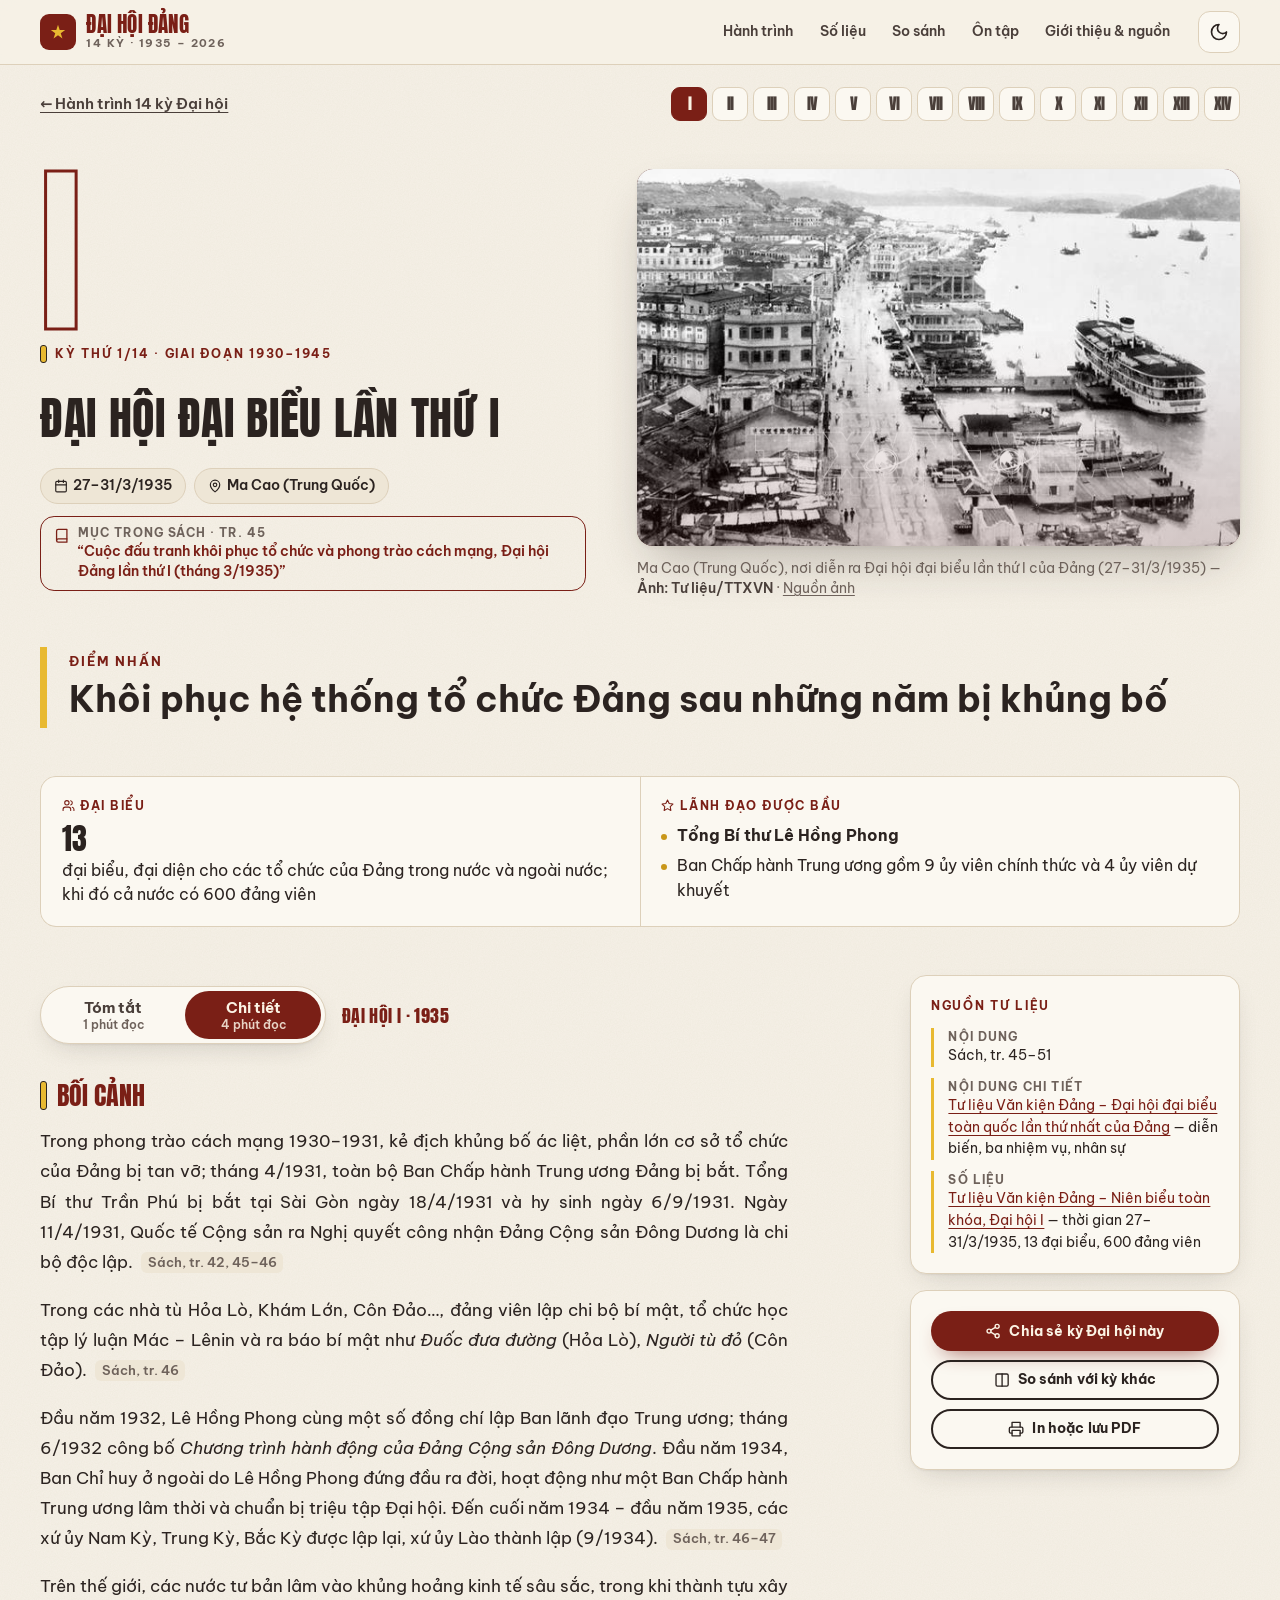
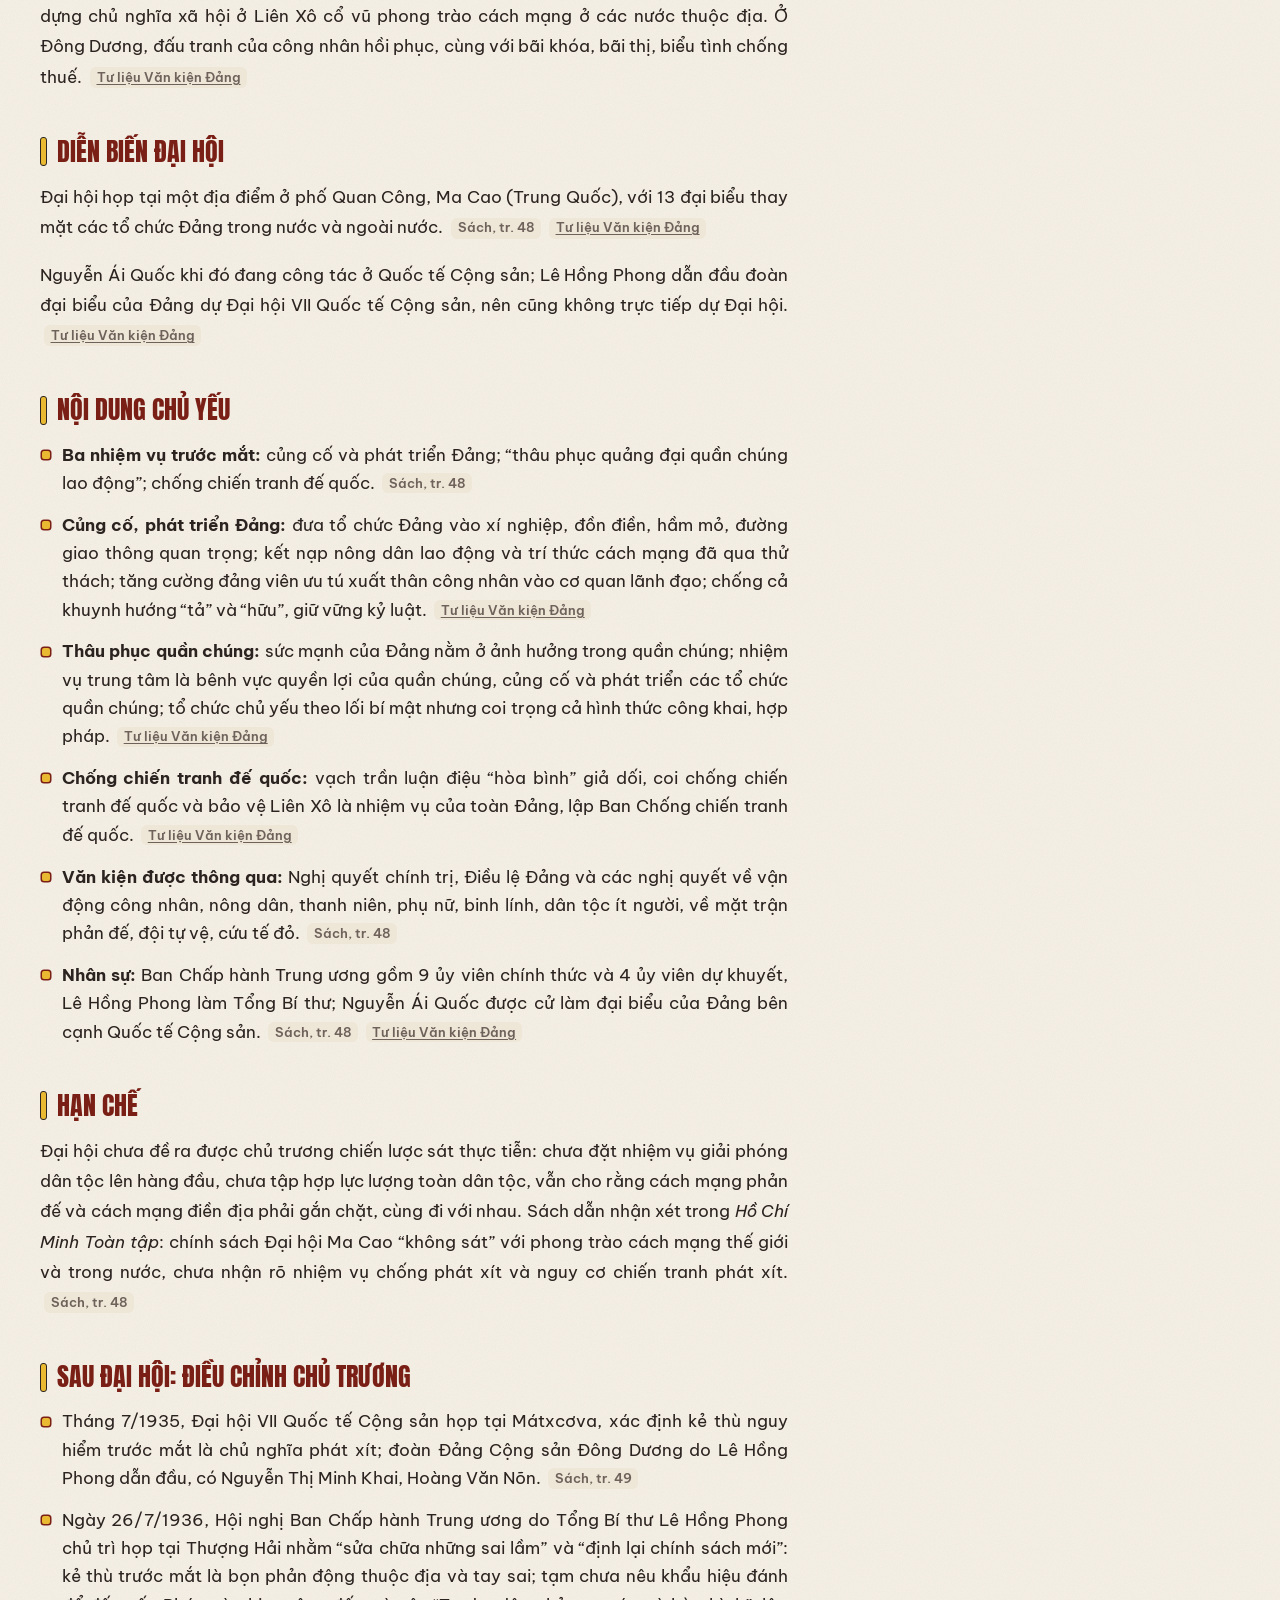
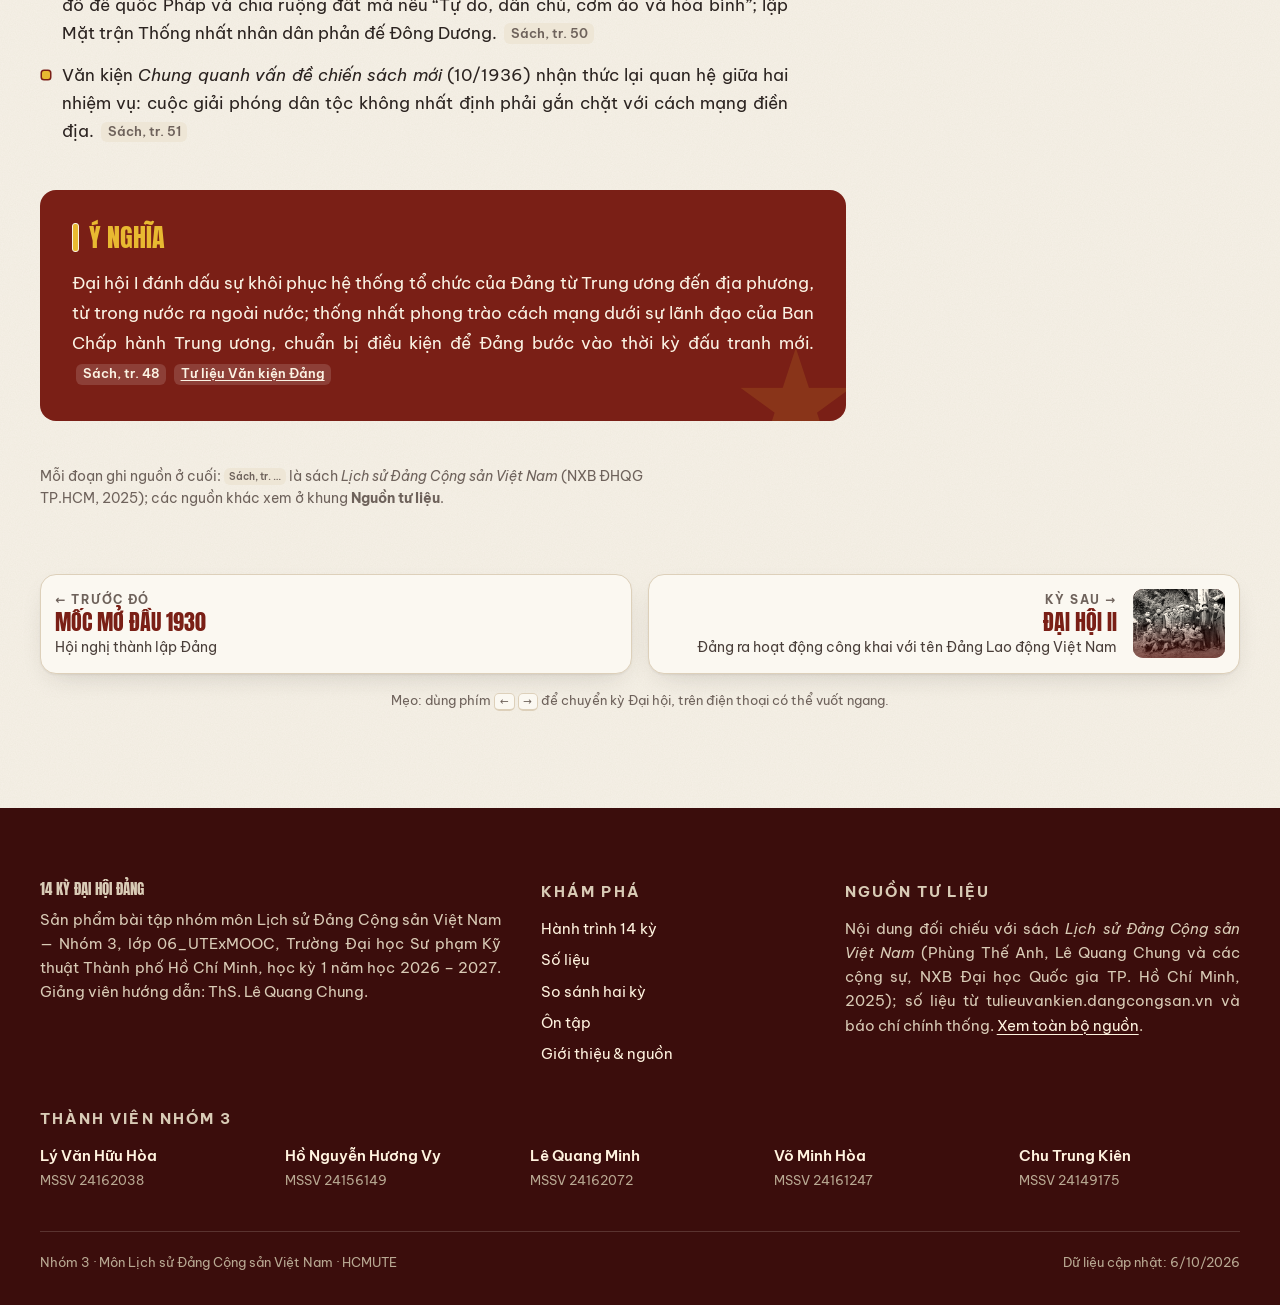
==== dai-hoi.html @ 62e1b99b "Up file san pham web LSD" ====
<!doctype html>
<html lang="vi">
<head>
  <meta charset="utf-8">
  <meta name="viewport" content="width=device-width, initial-scale=1">
  <title>Đại hội Đảng — 14 kỳ Đại hội Đảng Cộng sản Việt Nam</title>
  <meta name="description" content="Bối cảnh, nội dung nổi bật, ý nghĩa, số liệu và nguồn tư liệu của từng kỳ Đại hội đại biểu toàn quốc Đảng Cộng sản Việt Nam.">
  <meta name="theme-color" content="#7A1F16">
  <!-- og:start -->
  <meta property="og:type" content="website">
  <meta property="og:site_name" content="14 kỳ Đại hội Đảng Cộng sản Việt Nam">
  <meta property="og:locale" content="vi_VN">
  <meta property="og:title" content="Đại hội Đảng — 14 kỳ Đại hội Đảng Cộng sản Việt Nam">
  <meta property="og:description" content="Bối cảnh, nội dung nổi bật, ý nghĩa, số liệu và nguồn tư liệu của từng kỳ Đại hội đại biểu toàn quốc Đảng Cộng sản Việt Nam.">
  <meta property="og:image" content="assets/og.jpg">
  <meta property="og:image:width" content="1200">
  <meta property="og:image:height" content="630">
  <meta property="og:image:alt" content="14 kỳ Đại hội Đảng Cộng sản Việt Nam, 1935 – 2026">
  <meta name="twitter:card" content="summary_large_image">
  <!-- og:end -->
  <link rel="icon" href="assets/favicon.svg" type="image/svg+xml">
  <link rel="stylesheet" href="assets/css/fonts.css?v=8db3c902">
  <link rel="stylesheet" href="assets/css/style.css?v=9d12f272">
  <script>(function(){var d=document.documentElement;d.classList.add('js');try{var t=localStorage.getItem('dhd-theme');if(!t&&window.matchMedia&&matchMedia('(prefers-color-scheme: dark)').matches)t='dark';if(t)d.setAttribute('data-theme',t)}catch(e){}})();</script>
  <script src="assets/js/data.js?v=e3bf290a" defer></script>
  <script src="assets/js/app.js?v=855b6eec" defer></script>
  <script src="assets/js/detail.js?v=a5f7674d" defer></script>
</head>
<body>
  <a class="skip-link" href="#main">Bỏ qua, đến nội dung chính</a>

  <header class="site-header">
    <div class="container site-header__inner">
      <a class="brand" href="index.html" aria-label="Trang chủ — 14 kỳ Đại hội Đảng">
        <span class="brand__mark" aria-hidden="true"><svg viewBox="0 0 64 64"><path d="M32 11 36.94 26.2h15.98L39.99 35.6l4.94 15.2L32 41.4l-12.93 9.4 4.94-15.2-12.93-9.4h15.98z"/></svg></span>
        <span class="brand__text">Đại hội Đảng<span class="brand__sub">14 KỲ · 1935 – 2026</span></span>
      </a>
      <nav class="nav" id="site-nav" aria-label="Điều hướng chính">
        <a href="index.html#hanh-trinh">Hành trình</a>
        <a href="index.html#so-lieu">Số liệu</a>
        <a href="so-sanh.html">So sánh</a>
        <a href="on-tap.html">Ôn tập</a>
        <a href="gioi-thieu.html">Giới thiệu &amp; nguồn</a>
      </nav>
      <div class="header-actions">
        <button class="icon-btn" id="theme-toggle" type="button" aria-label="Chuyển sang chế độ tối" aria-pressed="false">
          <svg class="theme-light-icon" viewBox="0 0 24 24" fill="none" stroke="currentColor" stroke-width="2" stroke-linecap="round" stroke-linejoin="round" aria-hidden="true"><path d="M12 3a6 6 0 0 0 9 9 9 9 0 1 1-9-9Z"/></svg>
          <svg class="theme-dark-icon" viewBox="0 0 24 24" fill="none" stroke="currentColor" stroke-width="2" stroke-linecap="round" stroke-linejoin="round" aria-hidden="true"><circle cx="12" cy="12" r="4"/><path d="M12 2v2M12 20v2M4.93 4.93l1.41 1.41M17.66 17.66l1.41 1.41M2 12h2M20 12h2M6.34 17.66l-1.41 1.41M19.07 4.93l-1.41 1.41"/></svg>
        </button>
        <button class="icon-btn menu-btn" id="menu-btn" type="button" aria-label="Mở menu" aria-expanded="false" aria-controls="site-nav">
          <svg viewBox="0 0 24 24" fill="none" stroke="currentColor" stroke-width="2" stroke-linecap="round" aria-hidden="true"><path d="M4 6h16M4 12h16M4 18h16"/></svg>
        </button>
      </div>
    </div>
  </header>

  <main id="main">
    <div class="container">
      <div class="crumbs">
        <a href="index.html#hanh-trinh">← Hành trình 14 kỳ Đại hội</a>
        <nav class="dots-nav" id="dots" aria-label="Chọn kỳ Đại hội"></nav>
      </div>
      <article id="detail">
        <noscript><p style="padding:2rem 0">Trang này cần bật JavaScript để hiển thị nội dung.</p></noscript>
      </article>
      <nav class="pager" id="pager" aria-label="Kỳ trước và kỳ sau"></nav>
      <p class="kbd-hint">Mẹo: dùng phím <kbd>←</kbd> <kbd>→</kbd> để chuyển kỳ Đại hội, trên điện thoại có thể vuốt ngang.</p>
    </div>
  </main>

  <footer class="site-footer">
    <div class="container">
      <div class="site-footer__grid">
        <div>
          <p class="site-footer__brand">14 kỳ Đại hội Đảng</p>
          <p>Sản phẩm bài tập nhóm môn Lịch sử Đảng Cộng sản Việt Nam — Nhóm 3, lớp 06_UTExMOOC, Trường Đại học Sư phạm Kỹ thuật Thành phố Hồ Chí Minh, học kỳ 1 năm học 2026 – 2027. Giảng viên hướng dẫn: ThS. Lê Quang Chung.</p>
        </div>
        <div>
          <p class="site-footer__title">Khám phá</p>
          <ul>
            <li><a href="index.html#hanh-trinh">Hành trình 14 kỳ</a></li>
            <li><a href="index.html#so-lieu">Số liệu</a></li>
            <li><a href="so-sanh.html">So sánh hai kỳ</a></li>
            <li><a href="on-tap.html">Ôn tập</a></li>
            <li><a href="gioi-thieu.html">Giới thiệu &amp; nguồn</a></li>
          </ul>
        </div>
        <div>
          <p class="site-footer__title">Nguồn tư liệu</p>
          <p>Nội dung đối chiếu với sách <em>Lịch sử Đảng Cộng sản Việt Nam</em> (Phùng Thế Anh, Lê Quang Chung và các cộng sự, NXB Đại học Quốc gia TP. Hồ Chí Minh, 2025); số liệu từ tulieuvankien.dangcongsan.vn và báo chí chính thống. <a href="gioi-thieu.html#nguon">Xem toàn bộ nguồn</a>.</p>
        </div>
      </div>
      <div class="site-footer__team">
        <p class="site-footer__title">Thành viên Nhóm 3</p>
        <ul>
          <li><b>Lý Văn Hữu Hòa</b><span>MSSV 24162038</span></li>
          <li><b>Hồ Nguyễn Hương Vy</b><span>MSSV 24156149</span></li>
          <li><b>Lê Quang Minh</b><span>MSSV 24162072</span></li>
          <li><b>Võ Minh Hòa</b><span>MSSV 24161247</span></li>
          <li><b>Chu Trung Kiên</b><span>MSSV 24149175</span></li>
        </ul>
      </div>
      <div class="site-footer__bottom">
        <span>Nhóm 3 · Môn Lịch sử Đảng Cộng sản Việt Nam · HCMUTE</span>
        <span>Dữ liệu cập nhật: <span data-generated></span></span>
      </div>
    </div>
  </footer>
</body>
</html>
---- assets/css/fonts.css ----
/* Font tự host (SIL Open Font License) — tải từ Google Fonts, chỉ giữ bộ vietnamese, latin-ext, latin */
/* vietnamese */
@font-face {
  font-family: 'Anton';
  font-style: normal;
  font-weight: 400;
  font-display: swap;
  src: url(../fonts/anton-400-vietnamese.woff2) format('woff2');
  unicode-range: U+0102-0103, U+0110-0111, U+0128-0129, U+0168-0169, U+01A0-01A1, U+01AF-01B0, U+0300-0301, U+0303-0304, U+0308-0309, U+0323, U+0329, U+1EA0-1EF9, U+20AB;
}
/* latin-ext */
@font-face {
  font-family: 'Anton';
  font-style: normal;
  font-weight: 400;
  font-display: swap;
  src: url(../fonts/anton-400-latin-ext.woff2) format('woff2');
  unicode-range: U+0100-02BA, U+02BD-02C5, U+02C7-02CC, U+02CE-02D7, U+02DD-02FF, U+0304, U+0308, U+0329, U+1D00-1DBF, U+1E00-1E9F, U+1EF2-1EFF, U+2020, U+20A0-20AB, U+20AD-20C0, U+2113, U+2C60-2C7F, U+A720-A7FF;
}
/* latin */
@font-face {
  font-family: 'Anton';
  font-style: normal;
  font-weight: 400;
  font-display: swap;
  src: url(../fonts/anton-400-latin.woff2) format('woff2');
  unicode-range: U+0000-00FF, U+0131, U+0152-0153, U+02BB-02BC, U+02C6, U+02DA, U+02DC, U+0304, U+0308, U+0329, U+2000-206F, U+20AC, U+2122, U+2191, U+2193, U+2212, U+2215, U+FEFF, U+FFFD;
}
/* vietnamese */
@font-face {
  font-family: 'Be Vietnam Pro';
  font-style: italic;
  font-weight: 400;
  font-display: swap;
  src: url(../fonts/be-vietnam-pro-400-italic-vietnamese.woff2) format('woff2');
  unicode-range: U+0102-0103, U+0110-0111, U+0128-0129, U+0168-0169, U+01A0-01A1, U+01AF-01B0, U+0300-0301, U+0303-0304, U+0308-0309, U+0323, U+0329, U+1EA0-1EF9, U+20AB;
}
/* latin-ext */
@font-face {
  font-family: 'Be Vietnam Pro';
  font-style: italic;
  font-weight: 400;
  font-display: swap;
  src: url(../fonts/be-vietnam-pro-400-italic-latin-ext.woff2) format('woff2');
  unicode-range: U+0100-02BA, U+02BD-02C5, U+02C7-02CC, U+02CE-02D7, U+02DD-02FF, U+0304, U+0308, U+0329, U+1D00-1DBF, U+1E00-1E9F, U+1EF2-1EFF, U+2020, U+20A0-20AB, U+20AD-20C0, U+2113, U+2C60-2C7F, U+A720-A7FF;
}
/* latin */
@font-face {
  font-family: 'Be Vietnam Pro';
  font-style: italic;
  font-weight: 400;
  font-display: swap;
  src: url(../fonts/be-vietnam-pro-400-italic-latin.woff2) format('woff2');
  unicode-range: U+0000-00FF, U+0131, U+0152-0153, U+02BB-02BC, U+02C6, U+02DA, U+02DC, U+0304, U+0308, U+0329, U+2000-206F, U+20AC, U+2122, U+2191, U+2193, U+2212, U+2215, U+FEFF, U+FFFD;
}
/* vietnamese */
@font-face {
  font-family: 'Be Vietnam Pro';
  font-style: normal;
  font-weight: 400;
  font-display: swap;
  src: url(../fonts/be-vietnam-pro-400-vietnamese.woff2) format('woff2');
  unicode-range: U+0102-0103, U+0110-0111, U+0128-0129, U+0168-0169, U+01A0-01A1, U+01AF-01B0, U+0300-0301, U+0303-0304, U+0308-0309, U+0323, U+0329, U+1EA0-1EF9, U+20AB;
}
/* latin-ext */
@font-face {
  font-family: 'Be Vietnam Pro';
  font-style: normal;
  font-weight: 400;
  font-display: swap;
  src: url(../fonts/be-vietnam-pro-400-latin-ext.woff2) format('woff2');
  unicode-range: U+0100-02BA, U+02BD-02C5, U+02C7-02CC, U+02CE-02D7, U+02DD-02FF, U+0304, U+0308, U+0329, U+1D00-1DBF, U+1E00-1E9F, U+1EF2-1EFF, U+2020, U+20A0-20AB, U+20AD-20C0, U+2113, U+2C60-2C7F, U+A720-A7FF;
}
/* latin */
@font-face {
  font-family: 'Be Vietnam Pro';
  font-style: normal;
  font-weight: 400;
  font-display: swap;
  src: url(../fonts/be-vietnam-pro-400-latin.woff2) format('woff2');
  unicode-range: U+0000-00FF, U+0131, U+0152-0153, U+02BB-02BC, U+02C6, U+02DA, U+02DC, U+0304, U+0308, U+0329, U+2000-206F, U+20AC, U+2122, U+2191, U+2193, U+2212, U+2215, U+FEFF, U+FFFD;
}
/* vietnamese */
@font-face {
  font-family: 'Be Vietnam Pro';
  font-style: normal;
  font-weight: 500;
  font-display: swap;
  src: url(../fonts/be-vietnam-pro-500-vietnamese.woff2) format('woff2');
  unicode-range: U+0102-0103, U+0110-0111, U+0128-0129, U+0168-0169, U+01A0-01A1, U+01AF-01B0, U+0300-0301, U+0303-0304, U+0308-0309, U+0323, U+0329, U+1EA0-1EF9, U+20AB;
}
/* latin-ext */
@font-face {
  font-family: 'Be Vietnam Pro';
  font-style: normal;
  font-weight: 500;
  font-display: swap;
  src: url(../fonts/be-vietnam-pro-500-latin-ext.woff2) format('woff2');
  unicode-range: U+0100-02BA, U+02BD-02C5, U+02C7-02CC, U+02CE-02D7, U+02DD-02FF, U+0304, U+0308, U+0329, U+1D00-1DBF, U+1E00-1E9F, U+1EF2-1EFF, U+2020, U+20A0-20AB, U+20AD-20C0, U+2113, U+2C60-2C7F, U+A720-A7FF;
}
/* latin */
@font-face {
  font-family: 'Be Vietnam Pro';
  font-style: normal;
  font-weight: 500;
  font-display: swap;
  src: url(../fonts/be-vietnam-pro-500-latin.woff2) format('woff2');
  unicode-range: U+0000-00FF, U+0131, U+0152-0153, U+02BB-02BC, U+02C6, U+02DA, U+02DC, U+0304, U+0308, U+0329, U+2000-206F, U+20AC, U+2122, U+2191, U+2193, U+2212, U+2215, U+FEFF, U+FFFD;
}
/* vietnamese */
@font-face {
  font-family: 'Be Vietnam Pro';
  font-style: normal;
  font-weight: 600;
  font-display: swap;
  src: url(../fonts/be-vietnam-pro-600-vietnamese.woff2) format('woff2');
  unicode-range: U+0102-0103, U+0110-0111, U+0128-0129, U+0168-0169, U+01A0-01A1, U+01AF-01B0, U+0300-0301, U+0303-0304, U+0308-0309, U+0323, U+0329, U+1EA0-1EF9, U+20AB;
}
/* latin-ext */
@font-face {
  font-family: 'Be Vietnam Pro';
  font-style: normal;
  font-weight: 600;
  font-display: swap;
  src: url(../fonts/be-vietnam-pro-600-latin-ext.woff2) format('woff2');
  unicode-range: U+0100-02BA, U+02BD-02C5, U+02C7-02CC, U+02CE-02D7, U+02DD-02FF, U+0304, U+0308, U+0329, U+1D00-1DBF, U+1E00-1E9F, U+1EF2-1EFF, U+2020, U+20A0-20AB, U+20AD-20C0, U+2113, U+2C60-2C7F, U+A720-A7FF;
}
/* latin */
@font-face {
  font-family: 'Be Vietnam Pro';
  font-style: normal;
  font-weight: 600;
  font-display: swap;
  src: url(../fonts/be-vietnam-pro-600-latin.woff2) format('woff2');
  unicode-range: U+0000-00FF, U+0131, U+0152-0153, U+02BB-02BC, U+02C6, U+02DA, U+02DC, U+0304, U+0308, U+0329, U+2000-206F, U+20AC, U+2122, U+2191, U+2193, U+2212, U+2215, U+FEFF, U+FFFD;
}
/* vietnamese */
@font-face {
  font-family: 'Be Vietnam Pro';
  font-style: normal;
  font-weight: 700;
  font-display: swap;
  src: url(../fonts/be-vietnam-pro-700-vietnamese.woff2) format('woff2');
  unicode-range: U+0102-0103, U+0110-0111, U+0128-0129, U+0168-0169, U+01A0-01A1, U+01AF-01B0, U+0300-0301, U+0303-0304, U+0308-0309, U+0323, U+0329, U+1EA0-1EF9, U+20AB;
}
/* latin-ext */
@font-face {
  font-family: 'Be Vietnam Pro';
  font-style: normal;
  font-weight: 700;
  font-display: swap;
  src: url(../fonts/be-vietnam-pro-700-latin-ext.woff2) format('woff2');
  unicode-range: U+0100-02BA, U+02BD-02C5, U+02C7-02CC, U+02CE-02D7, U+02DD-02FF, U+0304, U+0308, U+0329, U+1D00-1DBF, U+1E00-1E9F, U+1EF2-1EFF, U+2020, U+20A0-20AB, U+20AD-20C0, U+2113, U+2C60-2C7F, U+A720-A7FF;
}
/* latin */
@font-face {
  font-family: 'Be Vietnam Pro';
  font-style: normal;
  font-weight: 700;
  font-display: swap;
  src: url(../fonts/be-vietnam-pro-700-latin.woff2) format('woff2');
  unicode-range: U+0000-00FF, U+0131, U+0152-0153, U+02BB-02BC, U+02C6, U+02DA, U+02DC, U+0304, U+0308, U+0329, U+2000-206F, U+20AC, U+2122, U+2191, U+2193, U+2212, U+2215, U+FEFF, U+FFFD;
}
/* vietnamese */
@font-face {
  font-family: 'Be Vietnam Pro';
  font-style: normal;
  font-weight: 800;
  font-display: swap;
  src: url(../fonts/be-vietnam-pro-800-vietnamese.woff2) format('woff2');
  unicode-range: U+0102-0103, U+0110-0111, U+0128-0129, U+0168-0169, U+01A0-01A1, U+01AF-01B0, U+0300-0301, U+0303-0304, U+0308-0309, U+0323, U+0329, U+1EA0-1EF9, U+20AB;
}
/* latin-ext */
@font-face {
  font-family: 'Be Vietnam Pro';
  font-style: normal;
  font-weight: 800;
  font-display: swap;
  src: url(../fonts/be-vietnam-pro-800-latin-ext.woff2) format('woff2');
  unicode-range: U+0100-02BA, U+02BD-02C5, U+02C7-02CC, U+02CE-02D7, U+02DD-02FF, U+0304, U+0308, U+0329, U+1D00-1DBF, U+1E00-1E9F, U+1EF2-1EFF, U+2020, U+20A0-20AB, U+20AD-20C0, U+2113, U+2C60-2C7F, U+A720-A7FF;
}
/* latin */
@font-face {
  font-family: 'Be Vietnam Pro';
  font-style: normal;
  font-weight: 800;
  font-display: swap;
  src: url(../fonts/be-vietnam-pro-800-latin.woff2) format('woff2');
  unicode-range: U+0000-00FF, U+0131, U+0152-0153, U+02BB-02BC, U+02C6, U+02DA, U+02DC, U+0304, U+0308, U+0329, U+2000-206F, U+20AC, U+2122, U+2191, U+2193, U+2212, U+2215, U+FEFF, U+FFFD;
}
---- assets/css/style.css ----
/* =========================================================================
   14 kỳ Đại hội Đảng — giao diện chung
   Phong cách: giấy kem + chữ đỏ khổ hẹp + ảnh tư liệu phủ đỏ (theo slide mẫu của thầy)
   ========================================================================= */

@view-transition { navigation: auto; }

:root {
  --red: #7A1F16;
  --red-strong: #9A2A1C;
  --red-bright: #B3261E;
  --btn-bg: #7A1F16;
  --maroon: #3B0D0C;
  --gold: #E8B931;
  --gold-deep: #C9971A;
  --bg: #F6F1E7;
  --bg-raised: #FBF8F1;
  --bg-sunk: #EEE6D6;
  --line: #DDD0BA;
  --ink: #2B2320;
  --ink-2: #4A3F3A;
  --muted: #6E625B;
  --on-red: #FBF3E4;
  --ok: #2E6B34;
  --shadow: 0 1px 2px rgba(43, 35, 32, .06), 0 10px 28px -12px rgba(43, 35, 32, .22);
  --shadow-lg: 0 2px 4px rgba(43, 35, 32, .06), 0 24px 48px -16px rgba(43, 35, 32, .32);
  --radius: 16px;
  --radius-sm: 10px;
  --font-display: 'Anton', 'Oswald', 'Arial Narrow', Impact, sans-serif;
  --font-body: 'Be Vietnam Pro', system-ui, -apple-system, 'Segoe UI', Roboto, sans-serif;
  --container: 1200px;
  --gutter: clamp(16px, 4vw, 32px);
  --header-h: 64px;
  /* Dãn dòng cho tiêu đề Anton in hoa. Đo trên font: dấu chồng của chữ hoa cao tới 1,21 em (Ầ 1,08 · Ể 1,12 · Ẫ 1,16),
     dấu nặng sâu 0,2 em dưới chân chữ → dưới ~1,36 thì dấu nặng dòng trên (Ạ, Ộ) chạm dấu dòng dưới (Ầ, Ộ). */
  --lh-display: 1.4;
  --ease: cubic-bezier(.2, .7, .2, 1);
  --grain: url("data:image/svg+xml,%3Csvg xmlns='http://www.w3.org/2000/svg' width='180' height='180'%3E%3Cfilter id='n'%3E%3CfeTurbulence type='fractalNoise' baseFrequency='.85' numOctaves='3' stitchTiles='stitch'/%3E%3CfeColorMatrix values='0 0 0 0 .36 0 0 0 0 .27 0 0 0 0 .18 0 0 0 .075 0'/%3E%3C/filter%3E%3Crect width='100%25' height='100%25' filter='url(%23n)'/%3E%3C/svg%3E");
  color-scheme: light;
}

:root[data-theme="dark"] {
  --red: #E36A57;
  --red-strong: #F08A76;
  --red-bright: #F08A76;
  --btn-bg: #9A2A1C;
  --maroon: #0E0807;
  --bg: #17110F;
  --bg-raised: #221917;
  --bg-sunk: #1C1412;
  --line: #3A2C27;
  --ink: #F2E9DA;
  --ink-2: #DCCFBD;
  --muted: #B5A695;
  --on-red: #FFF6EA;
  --ok: #7CC383;
  --shadow: 0 1px 2px rgba(0, 0, 0, .35), 0 12px 32px -14px rgba(0, 0, 0, .7);
  --shadow-lg: 0 2px 4px rgba(0, 0, 0, .35), 0 28px 56px -18px rgba(0, 0, 0, .8);
  --grain: url("data:image/svg+xml,%3Csvg xmlns='http://www.w3.org/2000/svg' width='180' height='180'%3E%3Cfilter id='n'%3E%3CfeTurbulence type='fractalNoise' baseFrequency='.85' numOctaves='3' stitchTiles='stitch'/%3E%3CfeColorMatrix values='0 0 0 0 1 0 0 0 0 .92 0 0 0 0 .8 0 0 0 .035 0'/%3E%3C/filter%3E%3Crect width='100%25' height='100%25' filter='url(%23n)'/%3E%3C/svg%3E");
  color-scheme: dark;
}

/* ---------- Nền tảng ---------- */
*, *::before, *::after { box-sizing: border-box; }
html { -webkit-text-size-adjust: 100%; scroll-behavior: smooth; scroll-padding-top: calc(var(--header-h) + 20px); }
body {
  margin: 0;
  font-family: var(--font-body);
  font-size: 1.0625rem;
  line-height: 1.65;
  color: var(--ink);
  background-color: var(--bg);
  background-image: var(--grain);
  -webkit-font-smoothing: antialiased;
  text-rendering: optimizeLegibility;
  overflow-x: hidden;
}
img, svg { display: block; max-width: 100%; }
img { height: auto; }
a { color: inherit; text-underline-offset: .18em; text-decoration-thickness: 1px; }
button, input, select { font: inherit; color: inherit; }
p { margin: 0 0 1em; }
h1, h2, h3, h4 { margin: 0; font-weight: 700; line-height: 1.2; }
ul, ol { margin: 0; }
::selection { background: var(--gold); color: #2B2320; }
:focus-visible { outline: 3px solid var(--gold); outline-offset: 3px; border-radius: 6px; }

.skip-link {
  position: absolute; left: 12px; top: -60px; z-index: 100;
  padding: .7rem 1rem; border-radius: 10px;
  background: var(--btn-bg); color: var(--on-red); font-weight: 700; text-decoration: none;
  transition: top .2s;
}
.skip-link:focus { top: 12px; }
.visually-hidden {
  position: absolute !important; width: 1px; height: 1px; overflow: hidden;
  clip: rect(0 0 0 0); clip-path: inset(50%); white-space: nowrap;
}
.container { width: min(100% - 2 * var(--gutter), var(--container)); margin-inline: auto; }
.section { padding-block: clamp(3.5rem, 8vw, 6.5rem); }
.section--tight { padding-block: clamp(2.5rem, 5vw, 4rem); }

/* ---------- Chữ ---------- */
.display { font-family: var(--font-display); font-weight: 400; text-transform: uppercase; line-height: var(--lh-display); letter-spacing: .015em; }
.eyebrow {
  display: inline-flex; align-items: center; gap: .65em;
  font-size: .78rem; font-weight: 700; letter-spacing: .14em; text-transform: uppercase;
  color: var(--red);
}
.eyebrow::before {
  content: ""; flex: none; width: 7px; height: 1.45em;
  background: var(--gold); border: 1.5px solid var(--ink); border-radius: 3px;
}
.section-head { display: grid; gap: .9rem; margin-bottom: clamp(1.75rem, 4vw, 2.75rem); max-width: 780px; }
.section-head--center { margin-inline: auto; text-align: center; justify-items: center; }
.section-head--center .lead { margin-inline: auto; }
.section-title {
  font-family: var(--font-display); font-weight: 400; text-transform: uppercase;
  font-size: clamp(2.1rem, 5.4vw, 3.6rem); line-height: var(--lh-display); letter-spacing: .015em; color: var(--red);
}
.lead { font-size: clamp(1.05rem, 1.7vw, 1.22rem); color: var(--ink-2); max-width: 62ch; margin: 0; }
.muted { color: var(--muted); }
.small { font-size: .88rem; }

/* Họa tiết sọc nghiêng — lấy từ slide mẫu */
.stripes { display: inline-flex; gap: 7px; height: 30px; align-items: stretch; }
.stripes i { width: 12px; border: 1.5px solid var(--red); transform: skewX(-22deg); opacity: .75; }

/* ---------- Nút & chip ---------- */
.btn {
  display: inline-flex; align-items: center; justify-content: center; gap: .55em;
  min-height: 48px; padding: .8em 1.4em; border-radius: 999px; border: 2px solid transparent;
  font-weight: 700; font-size: .95rem; letter-spacing: .01em; line-height: 1.2;
  text-decoration: none; cursor: pointer;
  transition: transform .2s var(--ease), background-color .2s, color .2s, border-color .2s, box-shadow .2s;
}
.btn svg { width: 1.15em; height: 1.15em; flex: none; }
.btn--primary { background: var(--btn-bg); color: var(--on-red); box-shadow: 0 10px 22px -12px rgba(122, 31, 22, .9); }
.btn--primary:hover { background: var(--red-strong); transform: translateY(-2px); }
.btn--ghost { border-color: var(--ink); color: var(--ink); background: transparent; }
.btn--ghost:hover { background: var(--ink); color: var(--bg); transform: translateY(-2px); }
.btn--gold { background: var(--gold); color: #2B2320; }
.btn--gold:hover { background: #F1C84B; transform: translateY(-2px); }
.btn--sm { min-height: 40px; padding: .55em 1em; font-size: .88rem; }
.btn:disabled { opacity: .45; cursor: not-allowed; transform: none; }

.chips { display: flex; gap: .5rem; overflow-x: auto; scrollbar-width: none; padding: .2rem .1rem .6rem; margin-inline: -.1rem; }
.chips::-webkit-scrollbar { display: none; }
.chip {
  flex: none; display: inline-flex; align-items: center; gap: .45em;
  min-height: 40px; padding: .45em 1em; border-radius: 999px;
  border: 1.5px solid var(--line); background: var(--bg-raised);
  font-size: .88rem; font-weight: 600; white-space: nowrap; cursor: pointer;
  transition: background-color .2s, color .2s, border-color .2s;
}
.chip:hover { border-color: var(--ink-2); }
.chip[aria-pressed="true"], .chip[aria-selected="true"] { background: var(--btn-bg); border-color: var(--btn-bg); color: var(--on-red); }
.chip__count { font-size: .78em; opacity: .75; }

.icon-btn {
  width: 42px; height: 42px; flex: none; display: grid; place-items: center;
  border-radius: 12px; border: 1.5px solid var(--line); background: var(--bg-raised);
  cursor: pointer; transition: border-color .2s, background-color .2s;
}
.icon-btn:hover { border-color: var(--ink-2); }
.icon-btn svg { width: 20px; height: 20px; }

.link-arrow { display: inline-flex; align-items: center; gap: .4em; font-weight: 700; color: var(--red); text-decoration: none; }
.link-arrow::after { content: "→"; transition: transform .25s var(--ease); }
.link-arrow:hover::after { transform: translateX(4px); }

/* ---------- Đầu trang ---------- */
.site-header {
  position: sticky; top: 0; z-index: 50;
  background: var(--bg);
  background: color-mix(in srgb, var(--bg) 86%, transparent);
  -webkit-backdrop-filter: saturate(1.3) blur(12px);
  backdrop-filter: saturate(1.3) blur(12px);
  border-bottom: 1px solid var(--line);
}
.site-header__inner { display: flex; align-items: center; gap: 1rem; height: var(--header-h); }
.brand { display: flex; align-items: center; gap: .65rem; text-decoration: none; margin-right: auto; }
.brand__mark { width: 36px; height: 36px; flex: none; display: grid; place-items: center; border-radius: 9px; background: var(--btn-bg); }
.brand__mark svg { width: 22px; height: 22px; fill: var(--gold); }
.brand__text { font-family: var(--font-display); text-transform: uppercase; font-size: 1.3rem; line-height: 1; color: var(--red); letter-spacing: .01em; }
.brand__sub { display: block; margin-top: 3px; font-family: var(--font-body); font-size: .68rem; font-weight: 700; letter-spacing: .13em; color: var(--muted); }
.nav { display: flex; align-items: center; gap: .15rem; }
.nav a {
  padding: .5rem .75rem; border-radius: 8px;
  font-size: .9rem; font-weight: 600; color: var(--ink-2); text-decoration: none;
  transition: background-color .2s, color .2s;
}
.nav a:hover { background: var(--bg-sunk); color: var(--ink); }
.nav a[aria-current="page"] { color: var(--red); background: transparent; box-shadow: inset 0 -2px 0 var(--red); border-radius: 0; }
.header-actions { display: flex; gap: .5rem; }
.menu-btn { display: none; }
.theme-dark-icon { display: none; }
:root[data-theme="dark"] .theme-dark-icon { display: block; }
:root[data-theme="dark"] .theme-light-icon { display: none; }

@media (max-width: 900px) {
  .menu-btn { display: grid; }
  .nav {
    position: fixed; top: var(--header-h); left: 0; right: 0;
    flex-direction: column; align-items: stretch; gap: 0;
    padding: .5rem var(--gutter) 1.25rem;
    background: var(--bg); border-bottom: 1px solid var(--line); box-shadow: var(--shadow-lg);
    opacity: 0; visibility: hidden; transform: translateY(-10px);
    transition: opacity .2s, transform .2s var(--ease), visibility .2s;
  }
  .nav.is-open { opacity: 1; visibility: visible; transform: none; }
  .nav a { padding: .95rem .25rem; font-size: 1.05rem; border-radius: 0; border-bottom: 1px solid var(--line); }
  .nav a[aria-current="page"] { box-shadow: inset 4px 0 0 var(--red); padding-left: 1rem; }
}

/* ---------- Chân trang ---------- */
.site-footer { background: var(--maroon); color: #EADFCF; padding: clamp(3rem, 6vw, 4.5rem) 0 2rem; margin-top: clamp(3rem, 8vw, 6rem); }
.site-footer a { color: #FFF3DF; }
.site-footer__grid { display: grid; grid-template-columns: 1.4fr .8fr 1.2fr; gap: 2.5rem; }
.site-footer__brand { font-family: var(--font-display); text-transform: uppercase; font-size: 1.7rem; color: var(--gold); margin-bottom: .6rem; line-height: 1.25; }
.site-footer__title { font-size: .76rem; font-weight: 700; letter-spacing: .14em; text-transform: uppercase; color: var(--gold); margin-bottom: .8rem; }
.site-footer p { font-size: .92rem; color: #D9CBB6; }
.site-footer ul { list-style: none; padding: 0; display: grid; gap: .45rem; font-size: .92rem; }
.site-footer ul a { text-decoration: none; }
.site-footer ul a:hover { text-decoration: underline; }
.site-footer__bottom { margin-top: 2.5rem; padding-top: 1.25rem; border-top: 1px solid rgba(234, 223, 207, .18); display: flex; flex-wrap: wrap; justify-content: space-between; gap: .75rem; font-size: .82rem; color: #B9A993; }
.site-footer__team { margin-top: 2.5rem; }
.site-footer__team ul { grid-template-columns: repeat(5, minmax(0, 1fr)); gap: .9rem 1.5rem; }
.site-footer__team li { display: grid; gap: .1rem; }
.site-footer__team b { font-weight: 600; color: #FFF3DF; }
.site-footer__team span { font-size: .8rem; color: #B9A993; font-variant-numeric: tabular-nums; }
@media (max-width: 800px) {
  .site-footer__grid { grid-template-columns: 1fr; gap: 1.75rem; }
  .site-footer__team ul { grid-template-columns: repeat(2, minmax(0, 1fr)); }
}

/* ---------- Ảnh tư liệu phủ đỏ ---------- */
.duo { position: relative; display: block; overflow: hidden; background: #4a1510; isolation: isolate; }
.duo img {
  width: 100%; height: 100%; object-fit: cover;
  filter: grayscale(1) sepia(.18) contrast(1.06) brightness(1.02);
  transition: filter .7s var(--ease), transform 1.2s var(--ease);
}
/* Không dùng mix-blend-mode: trên nhiều ảnh cùng lúc nó làm trình duyệt vẽ rất chậm (máy yếu, điện thoại). */
.duo::after {
  content: ""; position: absolute; inset: 0; pointer-events: none;
  background: linear-gradient(180deg, rgba(84, 19, 13, 0) 42%, rgba(84, 19, 13, .74) 100%);
  transition: opacity .7s var(--ease);
}
.duo--flat img { filter: grayscale(1) sepia(1) saturate(3.2) hue-rotate(-28deg) brightness(.82) contrast(1.18); }
.duo--flat::after { background: linear-gradient(180deg, rgba(84, 19, 13, .12) 30%, rgba(84, 19, 13, .7) 100%); }
a:hover > .duo img, .duo:hover img, .duo.is-color img { filter: none; transform: scale(1.03); }
a:hover > .duo::after, .duo:hover::after, .duo.is-color::after { opacity: .25; }

/* ---------- Trang chủ: mở đầu ---------- */
.hero { position: relative; padding: clamp(2rem, 6vw, 4.5rem) 0 0; overflow: clip; }
.hero__grid { display: grid; grid-template-columns: minmax(0, 1.05fr) minmax(0, .95fr); gap: clamp(1.5rem, 4vw, 3.5rem); align-items: center; }
.hero__title { display: flex; align-items: flex-end; gap: .12em; margin: 1rem 0 1.4rem; font-family: var(--font-display); font-weight: 400; text-transform: uppercase; color: var(--ink); }
.hero__num { font-size: clamp(7rem, 19vw, 16.5rem); line-height: .8; color: var(--red); letter-spacing: -.02em; text-shadow: .045em .045em 0 var(--gold); }
.hero__words { font-size: clamp(1.75rem, 4.3vw, 3.35rem); line-height: var(--lh-display); letter-spacing: .015em; padding-bottom: .3em; }
.hero__lead { font-size: clamp(1.05rem, 1.8vw, 1.25rem); color: var(--ink-2); max-width: 36em; margin: 0; }
.hero__lead strong { color: var(--red); }
.hero__actions { display: flex; flex-wrap: wrap; gap: .75rem; margin-top: 1.75rem; }
.hero__team { max-width: 36em; margin: 1.6rem 0 0; padding-top: 1rem; border-top: 1px dashed var(--line); font-size: .9rem; line-height: 1.65; color: var(--ink-2); }
.hero__team b { display: block; margin-bottom: .2rem; font-size: .72rem; letter-spacing: .12em; text-transform: uppercase; color: var(--red); }
.hero__team a { display: block; margin-top: .2rem; width: fit-content; font-weight: 600; color: var(--red); }

.mosaic { position: relative; height: clamp(380px, 44vw, 580px); }
.mosaic__track {
  position: absolute; inset: -8% -24% -8% -4%;
  display: grid; grid-template-columns: repeat(4, minmax(0, 1fr)); gap: 12px;
  transform: rotate(-7deg);
}
.mosaic__col { display: flex; flex-direction: column; gap: 12px; will-change: transform; }
.mosaic__col:nth-child(even) { padding-top: 56px; }
.tile { position: relative; display: block; flex: none; border-radius: 12px; overflow: hidden; box-shadow: var(--shadow); text-decoration: none; }
.tile .duo { aspect-ratio: 4 / 3; }
.tile__label {
  position: absolute; left: 10px; bottom: 6px; z-index: 1;
  font-family: var(--font-display); font-size: 1.7rem; line-height: 1; color: var(--on-red);
  text-shadow: 0 2px 10px rgba(0, 0, 0, .45);
}
.tile__year { display: block; font-family: var(--font-body); font-size: .7rem; font-weight: 700; letter-spacing: .08em; opacity: .9; margin-top: 2px; }
.mosaic__dups { display: none; }

.stats {
  display: grid; grid-template-columns: repeat(4, minmax(0, 1fr));
  margin-top: clamp(2.5rem, 6vw, 4rem);
  border-top: 2px solid var(--ink); border-bottom: 1px solid var(--line);
}
.stat { padding: 1.2rem 1.25rem 1.3rem; border-left: 1px solid var(--line); }
.stat:first-child { border-left: 0; padding-left: 0; }
.stat__num { font-family: var(--font-display); font-size: clamp(2rem, 4.2vw, 3.2rem); line-height: 1.05; color: var(--red); white-space: nowrap; }
.stat__num small { font-size: .5em; letter-spacing: .02em; }
.stat__arrow { color: var(--gold-deep); padding-inline: .08em; }
.stat__label { font-size: .86rem; color: var(--muted); margin-top: .4rem; line-height: 1.45; }

@media (max-width: 900px) {
  .hero__grid { grid-template-columns: 1fr; }
  .mosaic { height: auto; margin-inline: calc(-1 * var(--gutter)); overflow: hidden; padding: 8px 0 4px; }
  .mosaic__track { position: static; display: flex; width: max-content; gap: 0; transform: none; animation: marquee 60s linear infinite; }
  .mosaic__col, .mosaic__dups { display: contents; }
  .mosaic__col:nth-child(even) { padding-top: 0; }
  .mosaic__col { transform: none !important; }
  .tile { width: 132px; margin-right: 10px; }
  .mosaic:hover .mosaic__track, .mosaic:focus-within .mosaic__track { animation-play-state: paused; }
}
@media (max-width: 720px) {
  .stats { grid-template-columns: repeat(2, minmax(0, 1fr)); }
  .stat { border-top: 1px solid var(--line); padding: 1rem .9rem 1.1rem; }
  .stat:nth-child(-n+2) { border-top: 0; }
  .stat:nth-child(odd) { border-left: 0; padding-left: 0; }
  .stat__num { white-space: normal; }
}
@keyframes marquee { to { transform: translateX(-50%); } }

/* ---------- Mốc mở đầu 1930 ---------- */
.founding {
  position: relative; color: #F4EAD9; overflow: hidden;
  background:
    repeating-linear-gradient(-62deg, rgba(232, 185, 49, .06) 0 2px, transparent 2px 22px),
    var(--maroon);
}
.founding__grid { display: grid; grid-template-columns: minmax(0, .9fr) minmax(0, 1.1fr); gap: clamp(2rem, 5vw, 4.5rem); align-items: start; }
.founding .eyebrow { color: var(--gold); }
.founding .eyebrow::before { border-color: #F4EAD9; }
.founding__year { font-family: var(--font-display); font-size: clamp(5.5rem, 15vw, 11rem); line-height: .85; color: var(--gold); margin: .9rem 0 .6rem; }
.founding__title { font-family: var(--font-display); font-weight: 400; text-transform: uppercase; font-size: clamp(1.7rem, 3.6vw, 2.6rem); line-height: var(--lh-display); letter-spacing: .015em; color: #FFF6E8; }
.founding__meta { display: flex; flex-wrap: wrap; gap: .5rem; margin-top: 1.1rem; }
.founding__meta span { padding: .35em .85em; border: 1px solid rgba(244, 234, 217, .35); border-radius: 999px; font-size: .85rem; font-weight: 600; }
.founding__quote { font-size: clamp(1.35rem, 2.8vw, 2rem); font-weight: 700; line-height: 1.35; color: #FFF6E8; margin: 1.1rem 0 1.6rem; padding-left: 1.1rem; border-left: 6px solid var(--gold); }
.founding__list { list-style: none; padding: 0; display: grid; gap: .85rem; }
.founding__list li { position: relative; padding-left: 1.4rem; font-size: .98rem; color: #E9DCC8; }
.founding__list li::before { content: ""; position: absolute; left: 0; top: .62em; width: 8px; height: 8px; background: var(--gold); transform: rotate(45deg); }
.founding__people { font-size: .92rem; color: #CDBBA3; margin-top: 1.4rem; }
.founding__src { margin-top: 1.4rem; font-size: .82rem; color: #B9A993; }
@media (max-width: 860px) { .founding__grid { grid-template-columns: 1fr; } }

/* ---------- Trục thời gian ---------- */
.tl-layout { display: grid; grid-template-columns: 210px minmax(0, 1fr); gap: clamp(2rem, 4vw, 3.5rem); align-items: start; }
.tl-rail { position: sticky; top: calc(var(--header-h) + 28px); }
.tl-rail__label { font-size: .75rem; font-weight: 700; letter-spacing: .14em; text-transform: uppercase; color: var(--muted); }
.tl-rail__year { font-family: var(--font-display); font-size: 5.4rem; line-height: .95; color: var(--red); margin-top: .35rem; font-variant-numeric: tabular-nums; }
.tl-rail__year.is-changing { animation: yearFlip .45s var(--ease); }
.tl-rail__roman { font-family: var(--font-display); font-size: 1.35rem; color: var(--ink); text-transform: uppercase; }
.tl-rail__list { list-style: none; padding: 0; margin: 1.4rem 0 0; border-left: 2px solid var(--line); display: grid; }
.tl-rail__list a {
  display: flex; justify-content: space-between; gap: .5rem;
  margin-left: -2px; padding: .22rem 0 .22rem .9rem; border-left: 2px solid transparent;
  font-size: .86rem; font-weight: 600; color: var(--muted); text-decoration: none;
  transition: color .2s, border-color .2s;
}
.tl-rail__list a span:last-child { font-weight: 500; opacity: .8; }
.tl-rail__list a:hover { color: var(--ink); }
.tl-rail__list a.is-active { color: var(--red); border-left-color: var(--red); }
.tl-rail__list a.is-dim { opacity: .35; }
@keyframes yearFlip { 0% { opacity: 0; transform: translateY(12px); } 100% { opacity: 1; transform: none; } }

.tl-bar {
  display: none; position: sticky; top: var(--header-h); z-index: 20;
  margin: 0 calc(-1 * var(--gutter)) 1rem; padding: .6rem var(--gutter);
  background: var(--bg); background: color-mix(in srgb, var(--bg) 92%, transparent);
  -webkit-backdrop-filter: blur(10px); backdrop-filter: blur(10px);
  border-bottom: 1px solid var(--line);
  font-weight: 700; font-size: .92rem;
}
.tl-bar__year { font-family: var(--font-display); font-size: 1.35rem; color: var(--red); margin-right: .5rem; font-weight: 400; }
.tl-bar__progress { position: absolute; left: 0; bottom: -1px; height: 2px; width: 100%; background: var(--red); transform-origin: left; transform: scaleX(0); }

.phase { display: grid; grid-template-columns: auto minmax(0, 1fr); gap: .4rem 1.5rem; align-items: end; padding: 2.4rem 0 1.4rem; border-top: 2px solid var(--ink); margin-top: 1.25rem; }
.phase:first-child { margin-top: 0; }
.phase__range { font-family: var(--font-display); font-size: clamp(2.6rem, 6vw, 4.3rem); line-height: .95; color: var(--red); white-space: nowrap; }
.phase__title { font-family: var(--font-display); font-weight: 400; text-transform: uppercase; font-size: clamp(1.25rem, 2.4vw, 1.75rem); line-height: var(--lh-display); letter-spacing: .015em; }
.phase__book { font-size: .86rem; color: var(--muted); font-style: italic; margin: .35rem 0 0; }
.phase.is-hidden, .tl-card.is-hidden { display: none; }

.tl-card {
  position: relative; display: grid; grid-template-columns: minmax(0, 1fr) minmax(0, 1.12fr);
  margin: 0 0 1.4rem; overflow: hidden;
  background: var(--bg-raised); border: 1px solid var(--line); border-radius: var(--radius);
  box-shadow: var(--shadow);
  transition: transform .4s var(--ease), box-shadow .4s var(--ease);
}
.tl-card:hover { transform: translateY(-4px); box-shadow: var(--shadow-lg); }
.tl-card.is-alt .tl-card__media { order: 2; }
.tl-card__media { display: block; min-height: 260px; }
.tl-card__media .duo { height: 100%; }
.tl-card__body { position: relative; display: flex; flex-direction: column; gap: .55rem; padding: clamp(1.25rem, 2.6vw, 1.9rem); overflow: hidden; }
.tl-card__roman {
  position: absolute; right: -.02em; top: -.2em; pointer-events: none;
  font-family: var(--font-display); font-size: 9rem; line-height: 1;
  color: transparent; -webkit-text-stroke: 2px var(--red); opacity: .16;
}
.tl-card__h { display: grid; gap: .4rem; font-weight: 700; margin: 0 0 .1rem; }
.tl-card__label { font-family: var(--font-display); font-weight: 400; font-size: 1.2rem; line-height: 1.2; text-transform: uppercase; color: var(--red); letter-spacing: .02em; }
.tl-card__hl { font-size: clamp(1.2rem, 2.1vw, 1.5rem); line-height: 1.32; color: var(--ink); text-decoration: none; max-width: 26ch; }
.tl-card__hl::after { content: ""; position: absolute; inset: 0; z-index: 1; }
.tl-card:has(.tl-card__hl:focus-visible) { outline: 3px solid var(--gold); outline-offset: 3px; }
.tl-card__hl:focus-visible { outline: none; }
.tl-card__meta { display: flex; flex-wrap: wrap; gap: .25rem .9rem; font-size: .87rem; font-weight: 600; color: var(--muted); margin: 0; }
.tl-card__meta span { display: inline-flex; align-items: center; gap: .35em; }
.tl-card__meta svg { width: 1em; height: 1em; opacity: .8; }
.tl-card__leader { font-size: .92rem; color: var(--ink-2); margin: 0; }
.tl-card__foot { margin-top: auto; padding-top: .7rem; display: flex; justify-content: space-between; align-items: center; gap: 1rem; border-top: 1px dashed var(--line); font-size: .85rem; }
.tl-card__num { color: var(--muted); font-weight: 600; }

@media (max-width: 1024px) {
  .tl-layout { grid-template-columns: 1fr; }
  .tl-rail { display: none; }
  .tl-bar { display: block; }
}
@media (max-width: 720px) {
  .tl-card { grid-template-columns: 1fr; }
  .tl-card.is-alt .tl-card__media { order: 0; }
  .tl-card__media { min-height: 0; aspect-ratio: 16 / 9; }
  .tl-card__roman { font-size: 6.5rem; }
  .phase { grid-template-columns: 1fr; }
}

/* ---------- Biểu đồ ---------- */
.chart-card { background: var(--bg-raised); border: 1px solid var(--line); border-radius: var(--radius); box-shadow: var(--shadow); padding: clamp(1.1rem, 3vw, 2rem); }
.chart-head { display: flex; flex-wrap: wrap; align-items: flex-end; justify-content: space-between; gap: 1rem; margin-bottom: 1.25rem; }
.chart-kpi { font-family: var(--font-display); font-size: clamp(1.8rem, 4vw, 2.6rem); line-height: 1.12; color: var(--red); }
.chart-kpi small { display: block; font-family: var(--font-body); font-size: .85rem; color: var(--muted); margin-top: .35rem; font-weight: 600; }
.seg { display: inline-flex; padding: 4px; border-radius: 999px; background: var(--bg-sunk); border: 1px solid var(--line); }
.seg button { border: 0; background: transparent; min-height: 38px; padding: .45em 1.1em; border-radius: 999px; font-weight: 700; font-size: .88rem; color: var(--muted); cursor: pointer; transition: background-color .2s, color .2s; }
.seg button[aria-pressed="true"] { background: var(--btn-bg); color: var(--on-red); }
.chart { position: relative; }
.chart svg { width: 100%; height: auto; overflow: visible; }
.chart .grid line { stroke: var(--line); stroke-dasharray: 3 5; }
.chart .grid text, .chart .axis text { fill: var(--muted); font-size: 12px; font-family: var(--font-body); }
.chart .axis .roman { font-family: var(--font-display); font-size: 14px; fill: var(--ink-2); }
.chart .band { fill: var(--ink); opacity: .035; }
.chart .band-label { fill: var(--muted); font-size: 11px; font-weight: 700; letter-spacing: .08em; }
.chart .bar-g { cursor: pointer; outline: none; }
.chart .bar-g:focus-visible .bar { stroke: var(--gold); stroke-width: 3px; }
.chart .bar { fill: var(--red); transform-box: fill-box; transform-origin: 50% 100%; transition: fill .2s; animation: barGrow .9s var(--ease) both; animation-delay: calc(var(--i, 0) * 45ms); }
.chart:not(.is-in) .bar { animation-play-state: paused; }
@keyframes barGrow { from { transform: scaleY(0); } }
.chart .bar.is-last { fill: var(--gold-deep); }
.chart .bar.is-active, .chart .bar:hover { fill: var(--red-bright); }
.chart .val { fill: var(--ink); font-size: 12px; font-weight: 700; font-family: var(--font-body); transition: opacity .4s; }
.chart .note-line { stroke: var(--ink-2); stroke-width: 1; }
.chart .note-text { fill: var(--ink-2); font-size: 11.5px; font-style: italic; }
.chart-tip {
  position: absolute; z-index: 5; pointer-events: none; width: max-content; max-width: 250px;
  padding: .65rem .8rem; border-radius: 10px;
  background: var(--ink); color: var(--bg); box-shadow: var(--shadow-lg);
  font-size: .85rem; line-height: 1.45; opacity: 0; transform: translate(-50%, calc(-100% - 12px)); transition: opacity .15s;
}
.chart-tip.is-on { opacity: 1; }
.chart-tip b { font-family: var(--font-display); font-weight: 400; font-size: 1.15rem; display: block; letter-spacing: .02em; }
.chart-foot { margin-top: 1rem; font-size: .84rem; color: var(--muted); }
.chart-table { margin-top: .9rem; font-size: .9rem; }
.chart-table summary { cursor: pointer; font-weight: 700; color: var(--red); }
.chart-table table { width: 100%; border-collapse: collapse; margin-top: .75rem; }
.chart-table th, .chart-table td { text-align: left; padding: .45rem .5rem; border-bottom: 1px solid var(--line); }
.chart-table td:nth-child(n+3), .chart-table th:nth-child(n+3) { text-align: right; }

/* ---------- Tiếp sức lãnh đạo ---------- */
.relay { overflow-x: auto; padding-bottom: .5rem; scrollbar-width: thin; }
.relay__grid { display: grid; grid-template-columns: 150px repeat(14, minmax(62px, 1fr)); min-width: 1040px; row-gap: .6rem; }
.relay__head { text-align: center; padding-bottom: .5rem; border-bottom: 2px solid var(--ink); }
.relay__head b { display: block; font-family: var(--font-display); font-weight: 400; font-size: 1.15rem; color: var(--red); }
.relay__head span { font-size: .75rem; color: var(--muted); font-weight: 600; }
.relay__rowlabel { font-size: .8rem; font-weight: 700; color: var(--muted); align-self: center; padding-right: .75rem; line-height: 1.3; }
.relay__pill {
  align-self: center; margin: 0 3px; padding: .55rem .7rem; border-radius: 10px;
  background: var(--btn-bg); color: var(--on-red);
  font-size: .86rem; font-weight: 700; line-height: 1.25; text-align: center; text-decoration: none;
  box-shadow: 0 6px 14px -10px rgba(122, 31, 22, .9);
  transition: transform .2s var(--ease);
}
.relay__pill:hover { transform: translateY(-2px); }
.relay__pill small { display: block; font-weight: 500; opacity: .82; font-size: .74rem; }
.relay__pill--alt { background: var(--gold); color: #2B2320; box-shadow: none; }
.relay__pill--single { padding: .5rem .3rem; font-size: .78rem; }
.relay-note { margin-top: 1rem; font-size: .88rem; color: var(--muted); max-width: 70ch; }
.swipe-hint { display: none; font-size: .82rem; font-weight: 700; color: var(--muted); margin: -.75rem 0 .75rem; }
@media (max-width: 1100px) { .swipe-hint { display: block; } }

/* ---------- Khối kêu gọi ---------- */
.cta-grid { display: grid; grid-template-columns: repeat(2, minmax(0, 1fr)); gap: 1.25rem; }
.cta {
  position: relative; display: flex; flex-direction: column; gap: .75rem; min-height: 250px;
  padding: clamp(1.5rem, 3.5vw, 2.4rem); border-radius: 22px; overflow: hidden;
  text-decoration: none; box-shadow: var(--shadow); transition: transform .35s var(--ease), box-shadow .35s var(--ease);
}
.cta:hover { transform: translateY(-4px); box-shadow: var(--shadow-lg); }
.cta--red { background: var(--btn-bg); color: var(--on-red); }
.cta--paper { background: var(--bg-sunk); border: 1px solid var(--line); }
.cta__title { font-family: var(--font-display); font-weight: 400; text-transform: uppercase; font-size: clamp(1.8rem, 3.6vw, 2.5rem); line-height: var(--lh-display); letter-spacing: .015em; }
.cta--red .cta__title { color: #FFF4E2; }
.cta--paper .cta__title { color: var(--red); }
.cta p { margin: 0; max-width: 34ch; opacity: .92; }
.cta__go { margin-top: auto; font-weight: 700; display: inline-flex; gap: .4em; align-items: center; }
.cta__big { position: absolute; right: -.05em; bottom: -.25em; font-family: var(--font-display); font-size: 11rem; line-height: 1; opacity: .12; pointer-events: none; }
@media (max-width: 760px) { .cta-grid { grid-template-columns: 1fr; } }

/* ---------- Trang chi tiết ---------- */
.crumbs { display: flex; flex-wrap: wrap; align-items: center; justify-content: space-between; gap: .75rem; padding-top: 1.4rem; }
.crumbs a { font-weight: 600; font-size: .92rem; color: var(--ink-2); }
.dots-nav { display: flex; flex-wrap: wrap; gap: 5px; }
.dots-nav a {
  min-width: 36px; height: 34px; padding: 0 .35rem; display: grid; place-items: center;
  border: 1.5px solid var(--line); border-radius: 9px; background: var(--bg-raised);
  font-family: var(--font-display); font-size: .92rem; color: var(--ink-2); text-decoration: none;
  transition: border-color .2s, background-color .2s, color .2s;
}
.dots-nav a:hover { border-color: var(--ink-2); }
.dots-nav a[aria-current="page"] { background: var(--btn-bg); color: var(--on-red); border-color: var(--btn-bg); }

.dt-hero { display: grid; grid-template-columns: minmax(0, .95fr) minmax(0, 1.05fr); gap: clamp(1.5rem, 4vw, 3.5rem); align-items: center; padding: clamp(1.5rem, 4vw, 3rem) 0 clamp(2rem, 4vw, 3rem); }
.dt-roman { font-family: var(--font-display); font-size: clamp(5.5rem, 15vw, 11.5rem); line-height: .82; color: transparent; -webkit-text-stroke: 3px var(--red); letter-spacing: .01em; }
.dt-kicker { margin-top: 1rem; }
.dt-title { font-family: var(--font-display); font-weight: 400; text-transform: uppercase; font-size: clamp(1.8rem, 3.8vw, 2.9rem); line-height: var(--lh-display); letter-spacing: .015em; color: var(--ink); margin: .5rem 0 1.1rem; }
.dt-meta { display: flex; flex-wrap: wrap; gap: .5rem; }
.dt-meta span { display: inline-flex; align-items: center; gap: .4em; padding: .4em .9em; border-radius: 999px; background: var(--bg-sunk); border: 1px solid var(--line); font-size: .88rem; font-weight: 600; }
.dt-meta svg { flex: none; width: 1em; height: 1em; }
.dt-book { display: flex; gap: .65em; width: fit-content; max-width: 100%; margin: .75rem 0 0; padding: .55em 1.1em .6em .9em; border: 1px solid var(--red); border-radius: 1em; color: var(--red); font-size: .88rem; font-weight: 600; line-height: 1.4; }
.dt-book svg { flex: none; width: 1.1em; height: 1.1em; margin-top: .2em; }
.dt-book span { display: grid; gap: .1em; }
.dt-book small { font-size: .72rem; font-weight: 700; letter-spacing: .08em; text-transform: uppercase; color: var(--muted); }
.dt-figure { margin: 0; }
.dt-figure__btn { display: block; width: 100%; padding: 0; border: 0; background: none; cursor: zoom-in; border-radius: var(--radius); overflow: hidden; box-shadow: var(--shadow-lg); }
.dt-figure .duo { aspect-ratio: 16 / 10; }
.dt-figure figcaption { margin-top: .7rem; font-size: .86rem; color: var(--muted); line-height: 1.5; }
.dt-figure figcaption b { color: var(--ink-2); font-weight: 600; }
.dt-quote {
  margin: 0 0 clamp(2rem, 5vw, 3rem); padding: .4rem 0 .4rem 1.4rem; border-left: 7px solid var(--gold);
  font-size: clamp(1.45rem, 3.2vw, 2.25rem); font-weight: 700; line-height: 1.28; color: var(--ink);
}
.dt-quote small { display: block; font-size: .8rem; font-weight: 700; letter-spacing: .14em; text-transform: uppercase; color: var(--red); margin-bottom: .4rem; }

.facts { display: grid; grid-template-columns: repeat(2, minmax(0, 1fr)); gap: 1px; background: var(--line); border: 1px solid var(--line); border-radius: var(--radius); overflow: hidden; margin-bottom: clamp(2rem, 5vw, 3rem); }
.fact { background: var(--bg-raised); padding: 1.15rem 1.3rem; }
.fact__label { display: flex; align-items: center; gap: .45em; font-size: .74rem; font-weight: 700; letter-spacing: .13em; text-transform: uppercase; color: var(--red); margin-bottom: .45rem; }
.fact__label svg { width: 1.1em; height: 1.1em; }
.fact__value { font-size: 1rem; line-height: 1.55; }
.fact__big { font-family: var(--font-display); font-size: 1.9rem; line-height: 1.05; color: var(--ink); display: block; margin-bottom: .2rem; }
.fact__list { list-style: none; padding: 0; display: grid; gap: .35rem; }
.fact__list li { padding-left: 1rem; position: relative; }
.fact__list li::before { content: ""; position: absolute; left: 0; top: .7em; width: 6px; height: 6px; border-radius: 50%; background: var(--gold-deep); }
.fact__list .is-leader { font-weight: 700; }

.dt-layout { display: grid; grid-template-columns: minmax(0, 1fr) 330px; gap: clamp(2rem, 5vw, 4rem); align-items: start; }
.dt-section { margin-bottom: clamp(2rem, 5vw, 2.75rem); }
.dt-h2 { font-family: var(--font-display); font-weight: 400; text-transform: uppercase; font-size: 1.65rem; color: var(--red); display: flex; align-items: center; gap: .6rem; margin-bottom: .9rem; }
.dt-h2::before { content: ""; width: 7px; height: 1.1em; background: var(--gold); border: 1.5px solid var(--ink); border-radius: 3px; }
.dt-prose { font-size: 1.08rem; line-height: 1.75; max-width: 68ch; }
.points { list-style: none; padding: 0; counter-reset: pt; }
.points li { counter-increment: pt; display: grid; grid-template-columns: 3.3rem minmax(0, 1fr); gap: .9rem; padding: 1.05rem 0; border-top: 1px solid var(--line); font-size: 1.04rem; line-height: 1.68; }
.points li:last-child { border-bottom: 1px solid var(--line); }
.points li::before { content: counter(pt, decimal-leading-zero); font-family: var(--font-display); font-size: 2.1rem; line-height: 1; color: var(--red); }
.significance { position: relative; background: var(--btn-bg); color: var(--on-red); border-radius: var(--radius); padding: clamp(1.4rem, 3vw, 2rem); font-size: 1.08rem; line-height: 1.7; overflow: hidden; }
.significance .dt-h2 { color: var(--gold); }
.significance .dt-h2::before { border-color: var(--on-red); }
.significance p { margin: 0; position: relative; }
.significance::after { content: "★"; position: absolute; right: -.1em; bottom: -.35em; font-size: 9rem; line-height: 1; color: rgba(232, 185, 49, .14); pointer-events: none; }
.significance p + p { margin-top: .8rem; }

/* Tóm tắt / Chi tiết */
.view-bar { position: sticky; top: var(--header-h); z-index: 5; display: flex; align-items: center; gap: 1rem; margin: 0 0 1.5rem; padding: .7rem 0; background-color: var(--bg); background-image: var(--grain); border-bottom: 1px solid transparent; transition: border-color .2s; }
.view-bar.is-stuck { border-bottom-color: var(--line); }
.view-bar__label { font-family: var(--font-display); font-size: 1.15rem; letter-spacing: .02em; color: var(--red); text-transform: uppercase; opacity: 0; transition: opacity .2s; }
.view-bar.is-stuck .view-bar__label { opacity: 1; }
.view-switch { display: inline-flex; gap: 4px; padding: 4px; background: var(--bg-raised); border: 1px solid var(--line); border-radius: 999px; box-shadow: var(--shadow); }
@media (max-width: 520px) {
  .view-bar { padding: .5rem 0; }
  .view-switch { width: 100%; }
  .view-switch [role="tab"] { flex: 1; min-width: 0; }
  .view-bar__label { display: none; }
}
.view-switch [role="tab"] { display: grid; justify-items: center; gap: .05rem; min-width: 8.5rem; padding: .5rem 1.15rem .45rem; border: 0; border-radius: 999px; background: transparent; color: var(--ink-2); font: inherit; font-weight: 700; font-size: .95rem; line-height: 1.2; cursor: pointer; transition: background-color .2s, color .2s; }
.view-switch [role="tab"] small { font-size: .72rem; font-weight: 600; color: var(--muted); }
.view-switch [role="tab"]:hover { background: var(--bg-sunk); }
.view-switch [role="tab"][aria-selected="true"] { background: var(--btn-bg); color: var(--on-red); }
.view-switch [role="tab"][aria-selected="true"] small { color: var(--on-red); opacity: .85; }
.view-switch [role="tab"][aria-disabled="true"] { cursor: not-allowed; opacity: .55; }
.view-switch [role="tab"]:focus-visible { outline: 2px solid var(--gold); outline-offset: 2px; }
.dt-view[hidden] { display: none; }
.dt-view .dt-prose + .dt-prose, .dt-view .dt-prose + .dt-list, .dt-view .dt-list + .dt-prose { margin-top: .9rem; }
.dt-list { list-style: none; padding: 0; margin: 0; max-width: 68ch; display: grid; gap: .85rem; }
.dt-list li { position: relative; padding-left: 1.35rem; font-size: 1.04rem; line-height: 1.7; }
.dt-list li::before { content: ""; position: absolute; left: .15rem; top: .62em; width: .5rem; height: .5rem; border-radius: 2px; background: var(--gold); box-shadow: 0 0 0 1.5px var(--red); }
.dt-list strong { color: var(--ink); }
.cite { display: inline-block; margin-left: .3em; padding: .05em .5em; border-radius: 6px; background: var(--bg-sunk); color: var(--muted); font-size: .76em; font-weight: 600; line-height: 1.5; white-space: nowrap; vertical-align: .08em; }
.cite a { color: inherit; text-decoration: underline; text-underline-offset: 2px; }
.significance .cite { background: rgba(255, 255, 255, .14); color: var(--on-red); }
.significance .dt-list li::before { background: var(--gold); box-shadow: none; }
.significance .dt-list strong { color: var(--on-red); }
.dt-more { margin-top: -.75rem; }
.dt-note { margin: 0; font-size: .86rem; color: var(--muted); max-width: 68ch; }
.dt-note .cite { margin-left: 0; }

.aside { position: sticky; top: calc(var(--header-h) + 24px); display: grid; gap: 1rem; }
.box { background: var(--bg-raised); border: 1px solid var(--line); border-radius: var(--radius); padding: 1.25rem; box-shadow: var(--shadow); }
.box__title { font-size: .76rem; font-weight: 700; letter-spacing: .14em; text-transform: uppercase; color: var(--red); margin-bottom: .75rem; }
.src-list { list-style: none; padding: 0; display: grid; gap: .7rem; font-size: .9rem; line-height: 1.5; }
.src-list li { padding-left: .9rem; border-left: 3px solid var(--gold); }
.src-list b { display: block; font-size: .72rem; letter-spacing: .1em; text-transform: uppercase; color: var(--muted); }
.src-list a { color: var(--red); word-break: break-word; }
.actions { display: grid; gap: .55rem; }
.actions .btn { width: 100%; }

.pager { display: grid; grid-template-columns: repeat(2, minmax(0, 1fr)); gap: 1rem; margin-top: clamp(2.5rem, 6vw, 4rem); }
.pager a { display: flex; align-items: center; gap: 1rem; padding: .9rem; border-radius: var(--radius); border: 1px solid var(--line); background: var(--bg-raised); text-decoration: none; box-shadow: var(--shadow); transition: transform .3s var(--ease); }
.pager a:hover { transform: translateY(-3px); }
.pager .duo { width: 92px; flex: none; aspect-ratio: 4 / 3; border-radius: 10px; }
.pager small { display: block; font-size: .75rem; font-weight: 700; letter-spacing: .12em; text-transform: uppercase; color: var(--muted); }
.pager strong { display: block; font-family: var(--font-display); font-weight: 400; font-size: 1.35rem; color: var(--red); text-transform: uppercase; line-height: 1.2; }
.pager span.hl { display: block; font-size: .86rem; color: var(--ink-2); line-height: 1.4; margin-top: .15rem; }
.pager .is-next { flex-direction: row-reverse; text-align: right; }
.pager .is-empty { visibility: hidden; }
.kbd-hint { margin-top: 1rem; text-align: center; font-size: .82rem; color: var(--muted); }
kbd { font-family: var(--font-body); font-size: .8em; padding: .1em .45em; border: 1px solid var(--line); border-bottom-width: 2px; border-radius: 5px; background: var(--bg-raised); }

@media (max-width: 960px) {
  .dt-hero { grid-template-columns: 1fr; }
  .dt-layout { grid-template-columns: 1fr; }
  .aside { position: static; }
}
@media (max-width: 640px) {
  .facts { grid-template-columns: 1fr; }
  .pager { grid-template-columns: 1fr; }
  .pager .duo { width: 72px; }
  .kbd-hint { display: none; }
}

/* ---------- So sánh ---------- */
.cmp-controls { display: grid; grid-template-columns: minmax(0, 1fr) auto minmax(0, 1fr); gap: .75rem; align-items: end; margin-bottom: 1.5rem; }
.field label { display: block; font-size: .75rem; font-weight: 700; letter-spacing: .13em; text-transform: uppercase; color: var(--muted); margin-bottom: .4rem; }
.select {
  width: 100%; min-height: 50px; padding: .6rem 2.5rem .6rem 1rem; border-radius: 12px;
  border: 1.5px solid var(--line); background: var(--bg-raised);
  font-weight: 700; font-size: 1rem; cursor: pointer; appearance: none;
  background-image: linear-gradient(45deg, transparent 50%, currentColor 50%), linear-gradient(135deg, currentColor 50%, transparent 50%);
  background-position: calc(100% - 20px) 52%, calc(100% - 14px) 52%; background-size: 6px 6px; background-repeat: no-repeat;
}
.cmp-summary { display: grid; grid-template-columns: repeat(3, minmax(0, 1fr)); gap: 1px; background: var(--line); border-radius: var(--radius); overflow: hidden; border: 1px solid var(--line); margin-bottom: 2rem; }
.cmp-summary div { background: var(--bg-raised); padding: 1.1rem 1.25rem; }
.cmp-summary b { display: block; font-family: var(--font-display); font-weight: 400; font-size: clamp(1.7rem, 4vw, 2.4rem); line-height: 1.15; color: var(--red); }
.cmp-summary span { font-size: .85rem; color: var(--muted); }
.cmp { border-top: 2px solid var(--ink); }
.cmp-row { display: grid; grid-template-columns: 170px minmax(0, 1fr) minmax(0, 1fr); gap: 1.4rem; padding: 1.15rem 0; border-bottom: 1px solid var(--line); }
.cmp-row__label { font-size: .76rem; font-weight: 700; letter-spacing: .13em; text-transform: uppercase; color: var(--red); padding-top: .2rem; }
.cmp-row__cell { font-size: .98rem; line-height: 1.6; min-width: 0; }
.cmp-row__cell ul { padding-left: 1.1rem; display: grid; gap: .4rem; }
.cmp-head b { font-family: var(--font-display); font-weight: 400; font-size: clamp(1.9rem, 4vw, 2.7rem); line-height: 1.15; color: var(--red); display: block; }
.cmp-head a { font-weight: 700; font-size: .88rem; }
.cmp-head .duo { aspect-ratio: 16 / 10; border-radius: 12px; margin-bottom: .8rem; }
.meter { height: 10px; border-radius: 999px; background: var(--bg-sunk); overflow: hidden; margin-top: .5rem; }
.meter i { display: block; height: 100%; border-radius: inherit; background: var(--red); transform-origin: left; transition: transform .8s var(--ease); }
@media (max-width: 760px) {
  .cmp-controls { grid-template-columns: minmax(0, 1fr); gap: .5rem; }
  .cmp-controls .swap { justify-self: center; }
  .cmp-summary { grid-template-columns: 1fr; }
  .cmp-row { grid-template-columns: minmax(0, 1fr) minmax(0, 1fr); gap: .5rem 1rem; }
  .cmp-row__label { grid-column: 1 / -1; }
  .cmp-row__cell { font-size: .9rem; }
}

/* ---------- Ôn tập ---------- */
.tabs { display: flex; gap: .5rem; flex-wrap: wrap; justify-content: center; margin-bottom: 1.75rem; }
.panel[hidden] { display: none; }
.quiz-card { max-width: 780px; margin: 0 auto; background: var(--bg-raised); border: 1px solid var(--line); border-radius: 22px; padding: clamp(1.25rem, 4vw, 2.5rem); box-shadow: var(--shadow-lg); }
.quiz-top { display: flex; justify-content: space-between; align-items: center; gap: 1rem; font-size: .85rem; font-weight: 700; color: var(--muted); margin-bottom: .7rem; }
.progress { height: 8px; border-radius: 999px; background: var(--bg-sunk); overflow: hidden; margin-bottom: 1.6rem; }
.progress i { display: block; height: 100%; background: linear-gradient(90deg, var(--red), var(--red-bright)); border-radius: inherit; transition: width .4s var(--ease); }
.q-type { display: inline-block; font-size: .72rem; font-weight: 700; letter-spacing: .12em; text-transform: uppercase; color: var(--red); margin-bottom: .5rem; }
.q-prompt { font-size: clamp(1.2rem, 2.6vw, 1.55rem); font-weight: 700; line-height: 1.4; margin-bottom: .9rem; }
.q-quote { margin: 0 0 1.3rem; padding: .9rem 1.1rem; border-left: 5px solid var(--gold); background: var(--bg-sunk); border-radius: 0 12px 12px 0; font-size: 1.02rem; line-height: 1.65; }
.opts { display: grid; gap: .65rem; }
.opt {
  display: flex; align-items: flex-start; gap: .85rem; width: 100%; text-align: left;
  padding: .9rem 1rem; border-radius: 14px; border: 2px solid var(--line); background: var(--bg);
  font-size: 1rem; line-height: 1.45; cursor: pointer; transition: border-color .2s, background-color .2s, transform .15s;
}
.opt:hover:not(:disabled) { border-color: var(--ink-2); transform: translateX(3px); }
.opt__key { flex: none; width: 2rem; height: 2rem; display: grid; place-items: center; border-radius: 9px; background: var(--bg-sunk); font-family: var(--font-display); font-size: 1.05rem; color: var(--red); }
.opt:disabled { cursor: default; }
.opt.is-correct { border-color: var(--ok); background: color-mix(in srgb, var(--ok) 12%, var(--bg)); }
.opt.is-correct .opt__key { background: var(--ok); color: #fff; }
.opt.is-wrong { border-color: var(--red-bright); background: color-mix(in srgb, var(--red-bright) 10%, var(--bg)); }
.opt.is-wrong .opt__key { background: var(--red-bright); color: #fff; }
.feedback { margin-top: 1.2rem; padding: 1rem 1.1rem; border-radius: 14px; background: var(--bg-sunk); font-size: .98rem; line-height: 1.6; }
.feedback b { display: block; margin-bottom: .2rem; }
.feedback.is-ok b { color: var(--ok); }
.feedback.is-bad b { color: var(--red-bright); }
.quiz-nav { display: flex; justify-content: flex-end; margin-top: 1.25rem; }
.quiz-start { text-align: center; }
.quiz-start__big { font-family: var(--font-display); font-size: clamp(3.8rem, 10vw, 6rem); line-height: 1; color: var(--red); }
.quiz-start ul { list-style: none; padding: 0; display: flex; flex-wrap: wrap; justify-content: center; gap: .5rem 1.25rem; margin: 1rem 0 1.6rem; font-size: .92rem; color: var(--muted); font-weight: 600; }
.score { text-align: center; }
.score__num { font-family: var(--font-display); font-size: clamp(4.5rem, 14vw, 7.5rem); line-height: 1; color: var(--red); }
.score__num small { font-size: .4em; color: var(--muted); }
.score__msg { font-size: 1.2rem; font-weight: 700; margin: .5rem 0 .3rem; }
.review { list-style: none; padding: 0; margin: 1.6rem 0 0; text-align: left; display: grid; gap: .6rem; }
.review li { padding: .85rem 1rem; border-radius: 12px; background: var(--bg-sunk); font-size: .92rem; line-height: 1.5; }
.review li b { color: var(--ok); }
.review li s { color: var(--red-bright); }

.flash-wrap { max-width: 640px; margin: 0 auto; }
.flash { perspective: 1400px; cursor: pointer; }
.flash__inner { position: relative; min-height: 340px; transition: transform .7s var(--ease); transform-style: preserve-3d; }
.flash.is-flipped .flash__inner { transform: rotateY(180deg); }
.flash__face {
  position: absolute; inset: 0; backface-visibility: hidden; -webkit-backface-visibility: hidden;
  display: flex; flex-direction: column; justify-content: center; align-items: center; text-align: center; gap: .6rem;
  padding: 2rem; border-radius: 24px; box-shadow: var(--shadow-lg);
}
.flash__front { background: var(--btn-bg); color: var(--on-red); overflow: hidden; }
.flash__front b { font-family: var(--font-display); font-weight: 400; font-size: clamp(5rem, 16vw, 8rem); line-height: .9; color: #FFF4E2; }
.flash__front span { font-weight: 700; letter-spacing: .12em; text-transform: uppercase; font-size: .85rem; opacity: .9; }
.flash__back { background: var(--bg-raised); border: 1px solid var(--line); transform: rotateY(180deg); }
.flash__back .hl { font-size: clamp(1.25rem, 3vw, 1.6rem); font-weight: 700; line-height: 1.35; }
.flash__back .meta { font-size: .92rem; color: var(--muted); }
.flash-ctrl { display: flex; justify-content: center; align-items: center; gap: .75rem; margin-top: 1.25rem; flex-wrap: wrap; }
.flash-count { font-weight: 700; color: var(--muted); min-width: 4.5rem; text-align: center; }

.order-list { list-style: none; padding: 0; display: grid; gap: .6rem; }
.order-item { display: flex; align-items: center; gap: .9rem; width: 100%; text-align: left; padding: .9rem 1rem; border-radius: 14px; border: 2px solid var(--line); background: var(--bg); cursor: pointer; font-size: .98rem; line-height: 1.45; transition: border-color .2s, background-color .2s; }
.order-item:hover:not(:disabled) { border-color: var(--ink-2); }
.order-item__n { flex: none; width: 2.1rem; height: 2.1rem; display: grid; place-items: center; border-radius: 50%; border: 2px dashed var(--line); font-family: var(--font-display); color: var(--red); }
.order-item.is-picked .order-item__n { border-style: solid; border-color: var(--red); background: var(--btn-bg); color: var(--on-red); }
.order-item.is-correct { border-color: var(--ok); }
.order-item.is-wrong { border-color: var(--red-bright); }
.order-item__ans { margin-left: auto; font-size: .82rem; font-weight: 700; color: var(--muted); white-space: nowrap; }

/* ---------- Giới thiệu ---------- */
.about-hero { padding: clamp(2rem, 6vw, 4rem) 0 1rem; }
.info-grid { display: grid; grid-template-columns: repeat(4, minmax(0, 1fr)); gap: 1px; background: var(--line); border: 1px solid var(--line); border-radius: var(--radius); overflow: hidden; margin-top: 2rem; }
.info-grid div { background: var(--bg-raised); padding: 1rem 1.2rem; }
.info-grid b { display: block; font-size: .72rem; letter-spacing: .13em; text-transform: uppercase; color: var(--red); margin-bottom: .3rem; }
.info-grid small { display: block; margin-top: .2rem; font-size: .82rem; color: var(--muted); }
.members { display: grid; grid-template-columns: repeat(auto-fill, minmax(210px, 1fr)); gap: 1rem; }
.member { background: var(--bg-raised); border: 1px solid var(--line); border-radius: var(--radius); padding: 1.25rem; box-shadow: var(--shadow); }
.member__avatar { width: 52px; height: 52px; border-radius: 14px; display: grid; place-items: center; background: var(--btn-bg); color: var(--gold); font-family: var(--font-display); font-size: 1.4rem; margin-bottom: .9rem; }
.member h3 { font-size: 1.05rem; }
.member p { margin: .3rem 0 0; font-size: .9rem; color: var(--muted); line-height: 1.5; }
.member .role { color: var(--ink-2); font-weight: 600; }
.steps { display: grid; grid-template-columns: repeat(3, minmax(0, 1fr)); gap: 1rem; counter-reset: st; }
.step { position: relative; background: var(--bg-raised); border: 1px solid var(--line); border-radius: var(--radius); padding: 1.5rem 1.35rem 1.35rem; counter-increment: st; }
.step::before { content: counter(st, decimal-leading-zero); font-family: var(--font-display); font-size: 2.6rem; line-height: 1; color: var(--red); display: block; margin-bottom: .6rem; }
.step h3 { font-size: 1.08rem; margin-bottom: .4rem; }
.step p { margin: 0; font-size: .94rem; color: var(--ink-2); }
.srcs { display: grid; gap: .9rem; }
.srcs details { background: var(--bg-raised); border: 1px solid var(--line); border-radius: 14px; padding: .95rem 1.15rem; }
.srcs summary { cursor: pointer; font-weight: 700; display: flex; justify-content: space-between; gap: 1rem; }
.srcs summary span { font-weight: 600; color: var(--muted); font-size: .88rem; }
.srcs ul { margin-top: .8rem; padding-left: 1.1rem; display: grid; gap: .45rem; font-size: .92rem; }
.srcs a { color: var(--red); word-break: break-word; }
.notes { list-style: none; padding: 0; display: grid; gap: .8rem; }
.notes li { background: var(--bg-raised); border: 1px solid var(--line); border-left: 5px solid var(--gold); border-radius: 12px; padding: 1rem 1.15rem; font-size: .95rem; line-height: 1.62; }
.notes a { color: var(--red); }
.img-credits { width: 100%; border-collapse: collapse; font-size: .9rem; }
.img-credits th, .img-credits td { text-align: left; padding: .6rem .5rem; border-bottom: 1px solid var(--line); vertical-align: top; }
.img-credits th { font-size: .72rem; letter-spacing: .12em; text-transform: uppercase; color: var(--muted); }
.img-credits .duo { width: 88px; aspect-ratio: 4 / 3; border-radius: 8px; }
.tag { display: inline-block; padding: .15em .6em; border-radius: 999px; font-size: .78rem; font-weight: 700; background: var(--bg-sunk); color: var(--muted); }
.tag--ok { background: color-mix(in srgb, var(--ok) 15%, transparent); color: var(--ok); }
.table-wrap { overflow-x: auto; }
@media (max-width: 860px) {
  .info-grid { grid-template-columns: repeat(2, minmax(0, 1fr)); }
  .steps { grid-template-columns: 1fr; }
}

/* ---------- Hộp xem ảnh, thông báo ---------- */
.lightbox { width: min(1100px, 94vw); max-height: 92vh; padding: 0; border: 0; border-radius: 16px; background: #120c0b; color: #F2E9DA; overflow: hidden; }
.lightbox::backdrop { background: rgba(18, 10, 9, .86); }
.lightbox img { width: 100%; max-height: 74vh; object-fit: contain; background: #000; }
.lightbox__cap { padding: .9rem 1.1rem 1.1rem; font-size: .9rem; line-height: 1.5; color: #D8CCBA; }
.lightbox__close { position: absolute; top: 10px; right: 10px; width: 42px; height: 42px; border-radius: 50%; border: 0; background: rgba(0, 0, 0, .55); color: #fff; font-size: 1.4rem; cursor: pointer; }
.toast {
  position: fixed; left: 50%; bottom: 24px; z-index: 90; transform: translate(-50%, 20px);
  padding: .8rem 1.2rem; border-radius: 12px; background: var(--ink); color: var(--bg);
  font-weight: 600; font-size: .92rem; box-shadow: var(--shadow-lg);
  opacity: 0; pointer-events: none; transition: opacity .25s, transform .25s var(--ease);
}
.toast.is-on { opacity: 1; transform: translate(-50%, 0); }

/* ---------- Trang 404 ---------- */
.nf { min-height: 60vh; display: grid; place-items: center; text-align: center; }
.nf b { font-family: var(--font-display); font-weight: 400; font-size: clamp(6rem, 22vw, 12rem); line-height: .9; color: var(--red); display: block; }

/* ---------- Căn đều đoạn văn (góp ý của nhóm) ---------- */
.lead, .hero__lead, .dt-prose, .points li, .dt-list li, .significance p, .founding__list li, .founding__people,
.cmp-row__cell, .step p, .notes li, .srcs li, .relay-note, .chart-foot, .feedback, .q-quote, .review li,
.cta p, .site-footer p {
  text-align: justify;
  text-justify: inter-word;
}
.section-head--center .lead { text-align: center; }
@media (max-width: 760px) {
  /* Cột hẹp trên điện thoại: căn đều dễ tạo khoảng trắng lớn giữa chữ -> giữ căn trái */
  .cmp-row__cell, .cta p { text-align: left; }
}
@media (max-width: 520px) {
  /* Đoạn giới thiệu ngắn, chữ to: căn trái cho tự nhiên; nội dung dài vẫn căn đều */
  .lead, .hero__lead, .chart-foot, .relay-note, .feedback, .q-quote, .site-footer p { text-align: left; }
}

/* ---------- Hiệu ứng xuất hiện ---------- */
.js [data-reveal] { opacity: 0; transform: translateY(26px); transition: opacity .8s var(--ease), transform .8s var(--ease); }
.js [data-reveal].is-visible { opacity: 1; transform: none; }
.js [data-reveal="fade"] { transform: none; }

@media (prefers-reduced-motion: reduce) {
  html { scroll-behavior: auto; }
  *, *::before, *::after { animation-duration: .001ms !important; animation-iteration-count: 1 !important; transition-duration: .001ms !important; }
  .js [data-reveal] { opacity: 1; transform: none; }
  .mosaic__track { animation: none !important; }
  .chart .bar { animation: none !important; }
  @view-transition { navigation: none; }
}

/* ---------- In ấn ---------- */
@media print {
  .site-header, .site-footer__grid, .site-footer__bottom, .no-print, .pager, .crumbs, .aside .actions, .skip-link, .kbd-hint, .toast { display: none !important; }
  body { background: #fff; color: #000; font-size: 11pt; }
  /* bản in vẫn ghi nhóm thực hiện */
  .site-footer { background: none; color: #000; margin-top: 1.5rem; padding: .8rem 0 0; border-top: 1px solid #999; }
  .site-footer__team { margin-top: 0; break-inside: avoid; }
  .site-footer__team .site-footer__title, .site-footer__team b, .site-footer__team span { color: #000; }
  .dt-layout { grid-template-columns: 1fr; }
  .duo img { filter: none !important; }
  .duo::after { display: none; }
  .significance { background: #fff; color: #000; border: 2px solid #7A1F16; }
  .significance .dt-h2, .dt-h2 { color: #7A1F16; }
  .box, .fact, .facts { box-shadow: none; }
  .src-list a::after { content: " (" attr(href) ")"; font-size: 8.5pt; color: #444; word-break: break-all; }
  .js [data-reveal] { opacity: 1 !important; transform: none !important; }
}
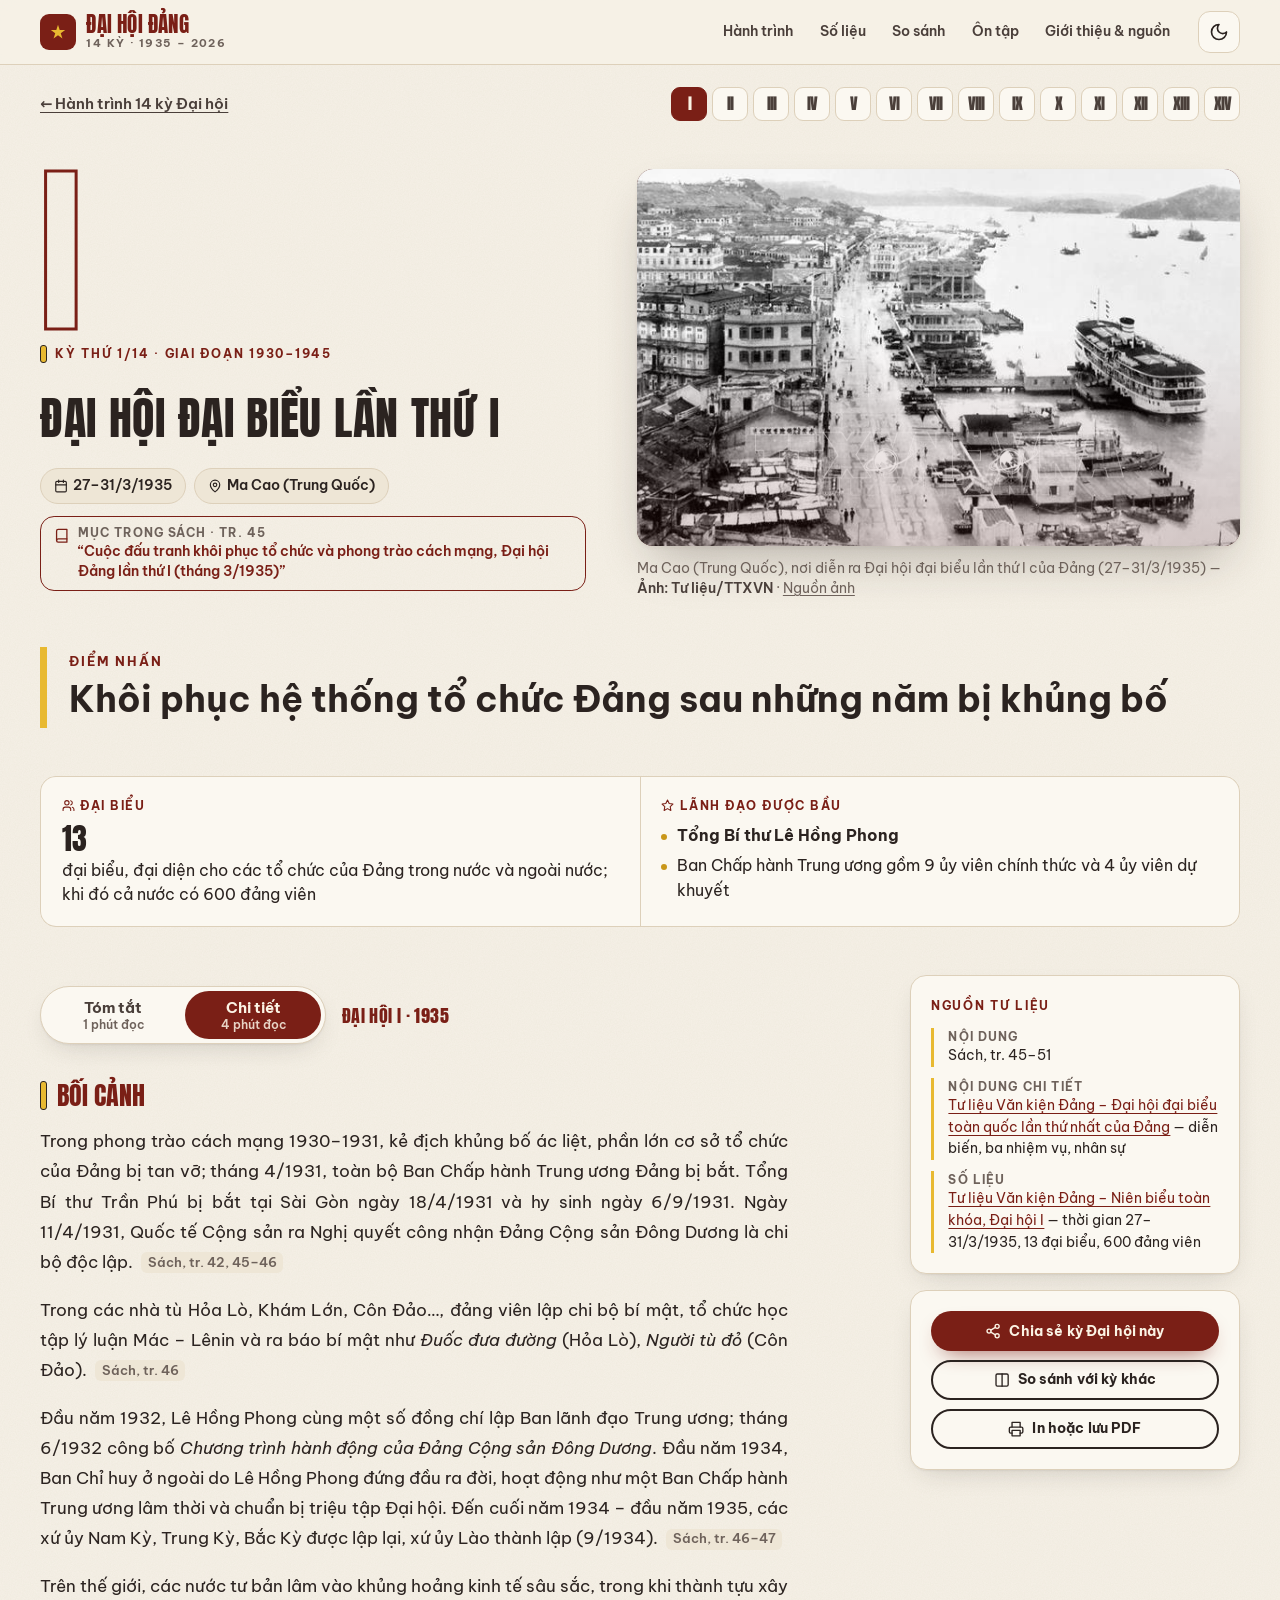
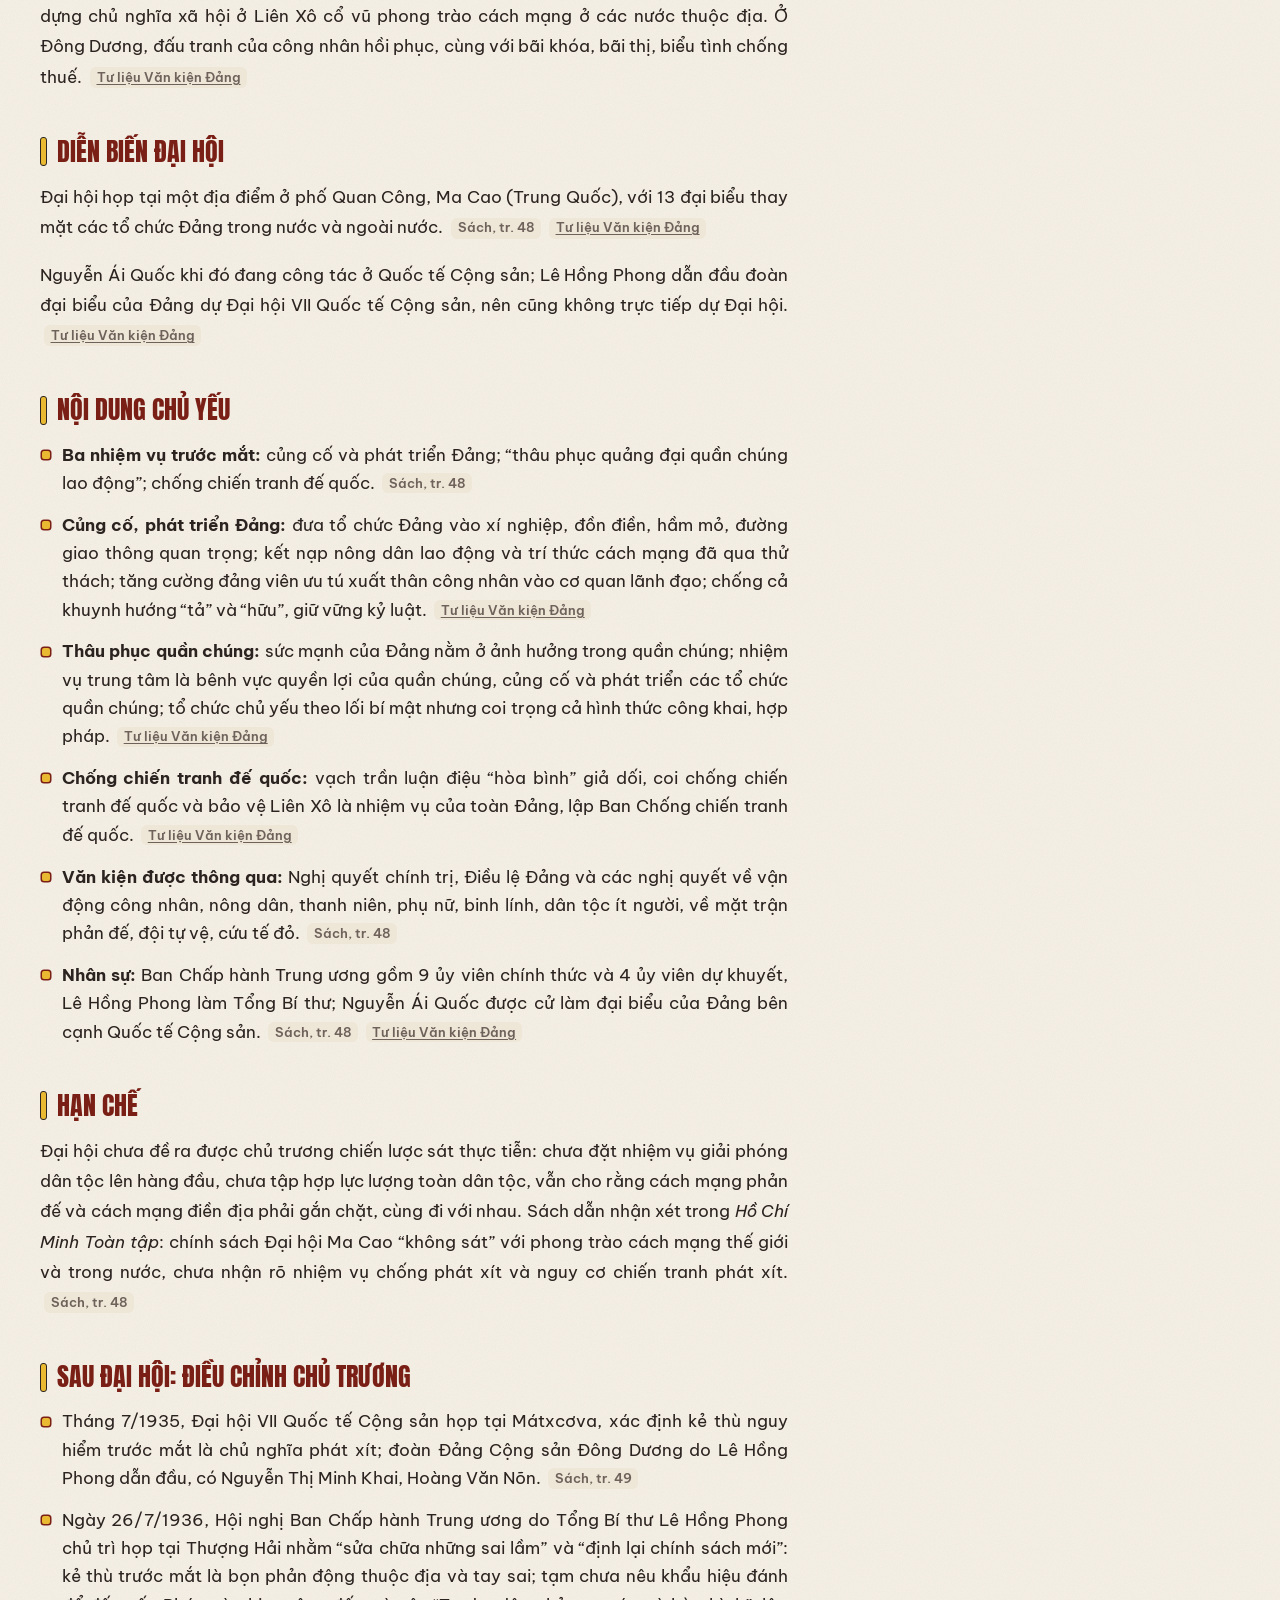
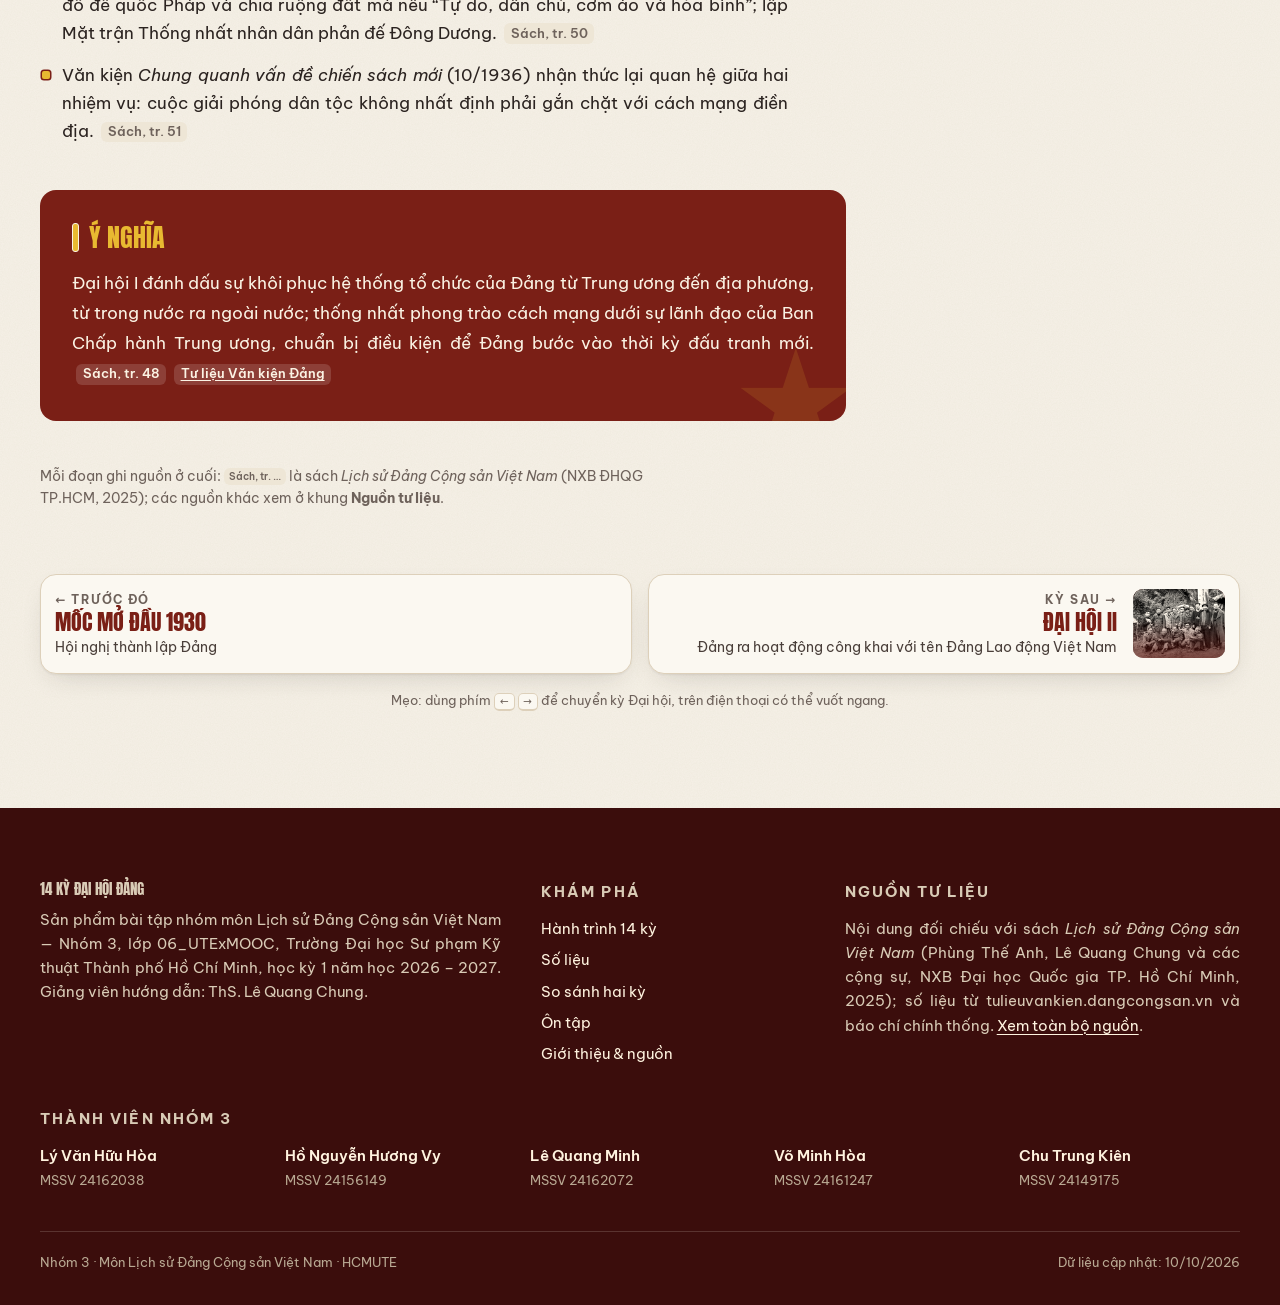
==== commit e8d4b9eb: "Gắn link Vercel cho thẻ chia sẻ; đóng gói zip theo quy định nộp bài - og:url, og:image dùng địa chỉ " ====
--- a/dai-hoi.html
+++ b/dai-hoi.html
@@ -12,7 +12,8 @@
   <meta property="og:locale" content="vi_VN">
   <meta property="og:title" content="Đại hội Đảng — 14 kỳ Đại hội Đảng Cộng sản Việt Nam">
   <meta property="og:description" content="Bối cảnh, nội dung nổi bật, ý nghĩa, số liệu và nguồn tư liệu của từng kỳ Đại hội đại biểu toàn quốc Đảng Cộng sản Việt Nam.">
-  <meta property="og:image" content="assets/og.jpg">
+  <meta property="og:url" content="https://baitaplsdnhom03.vercel.app/dai-hoi.html">
+  <meta property="og:image" content="https://baitaplsdnhom03.vercel.app/assets/og.jpg">
   <meta property="og:image:width" content="1200">
   <meta property="og:image:height" content="630">
   <meta property="og:image:alt" content="14 kỳ Đại hội Đảng Cộng sản Việt Nam, 1935 – 2026">
@@ -22,7 +23,7 @@
   <link rel="stylesheet" href="assets/css/fonts.css?v=8db3c902">
   <link rel="stylesheet" href="assets/css/style.css?v=9d12f272">
   <script>(function(){var d=document.documentElement;d.classList.add('js');try{var t=localStorage.getItem('dhd-theme');if(!t&&window.matchMedia&&matchMedia('(prefers-color-scheme: dark)').matches)t='dark';if(t)d.setAttribute('data-theme',t)}catch(e){}})();</script>
-  <script src="assets/js/data.js?v=e3bf290a" defer></script>
+  <script src="assets/js/data.js?v=66b2a954" defer></script>
   <script src="assets/js/app.js?v=855b6eec" defer></script>
   <script src="assets/js/detail.js?v=a5f7674d" defer></script>
 </head>
